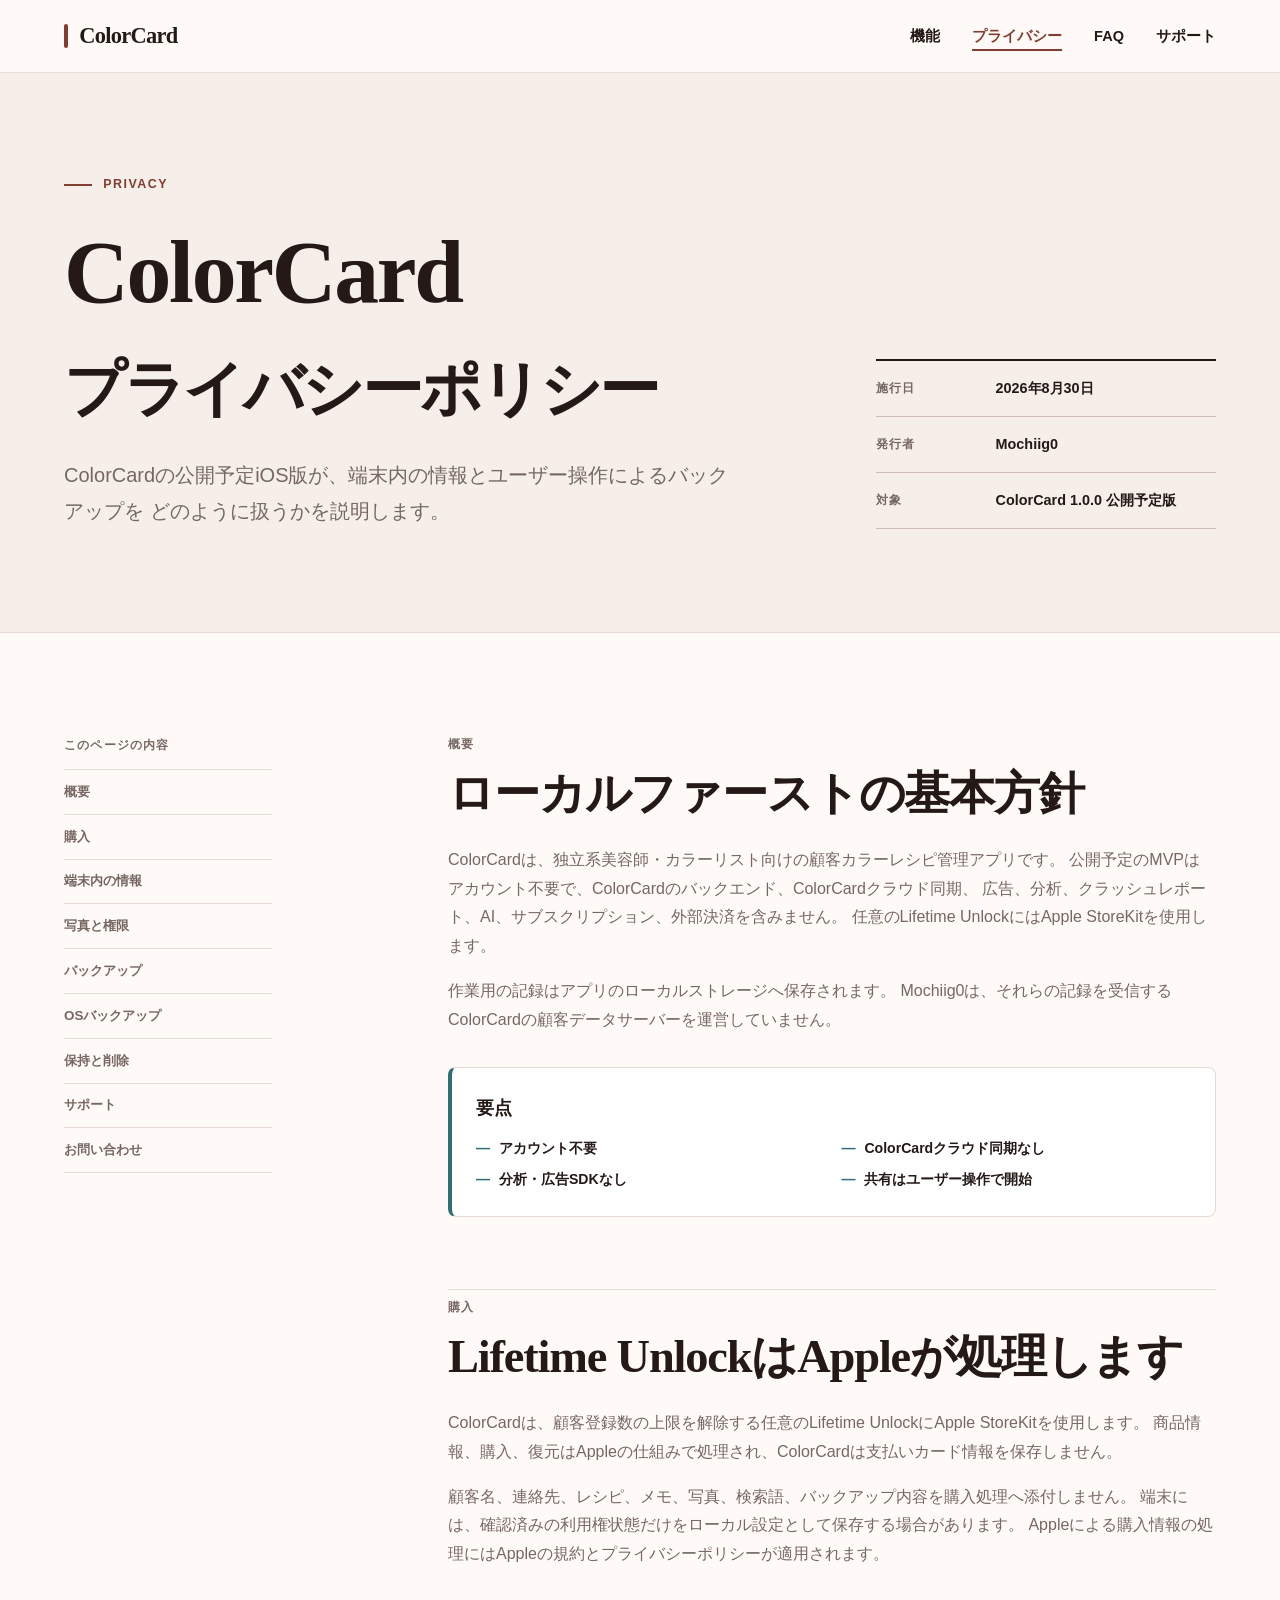
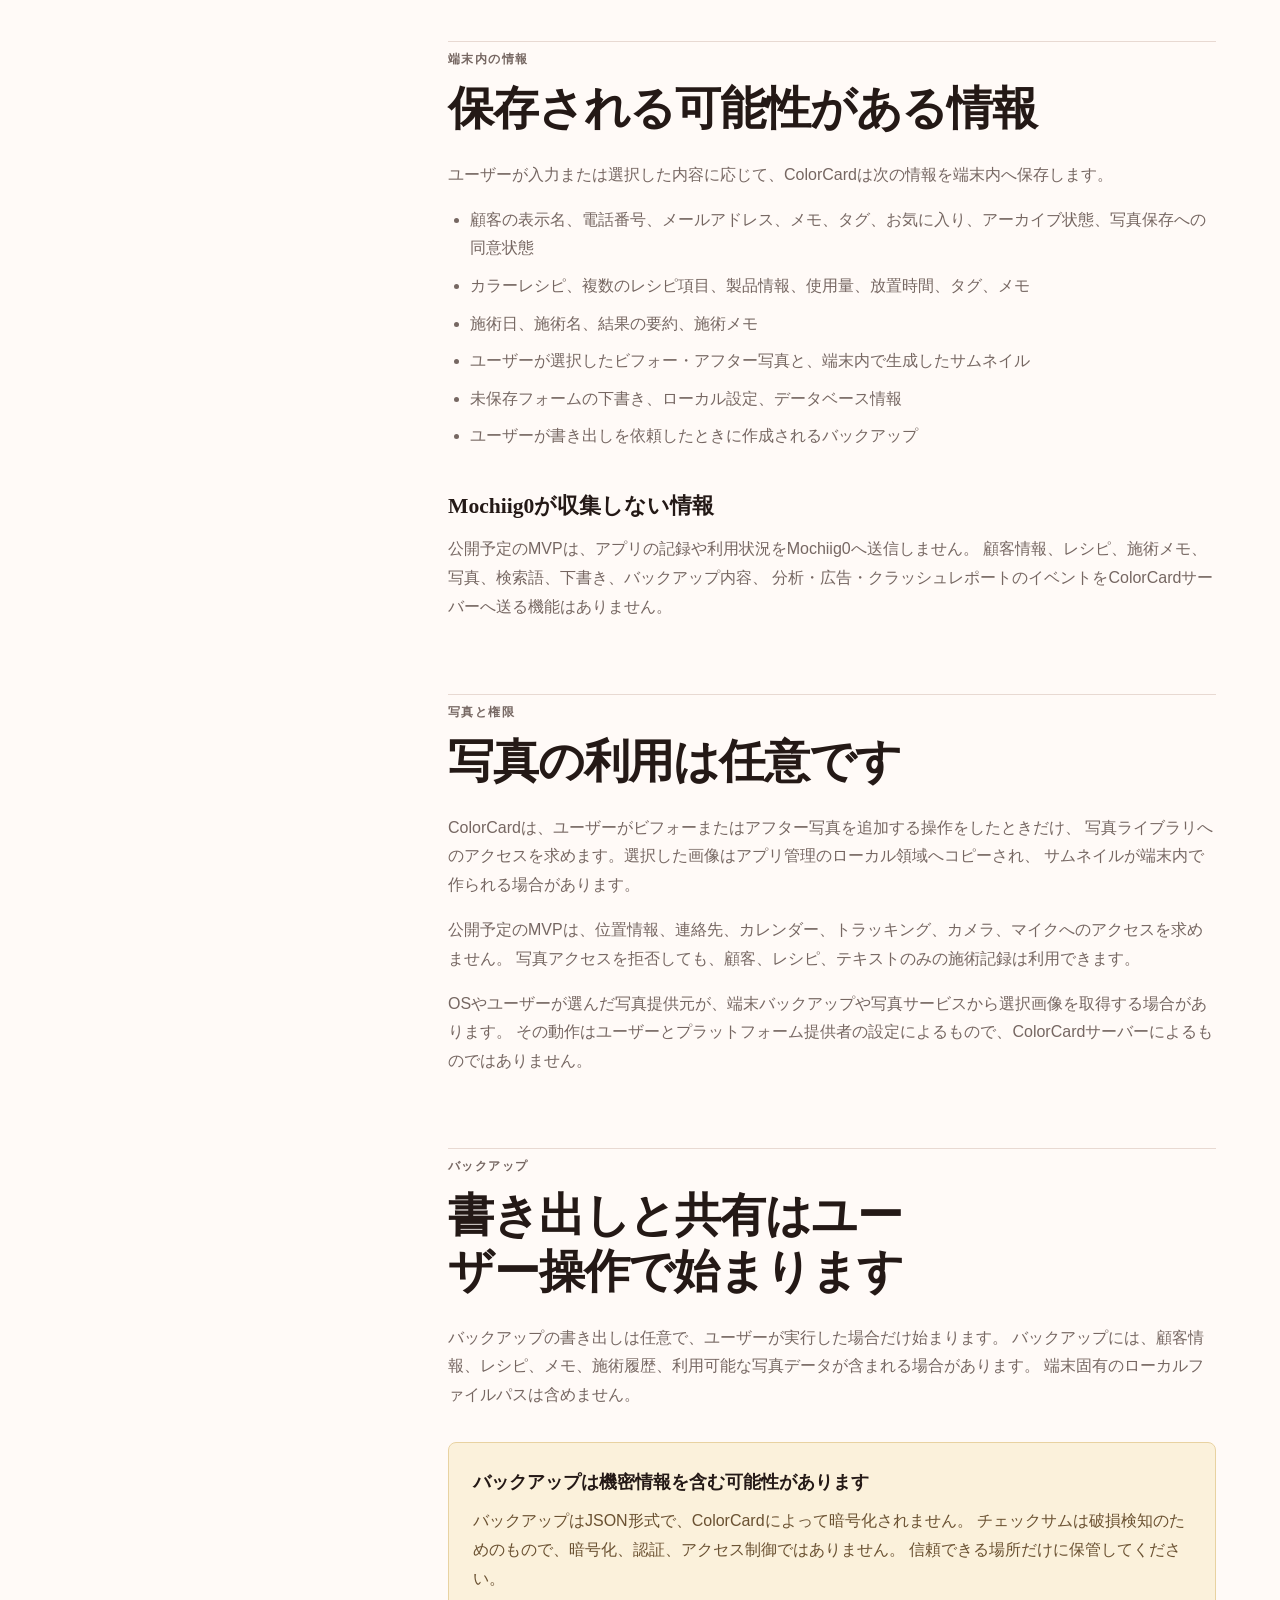
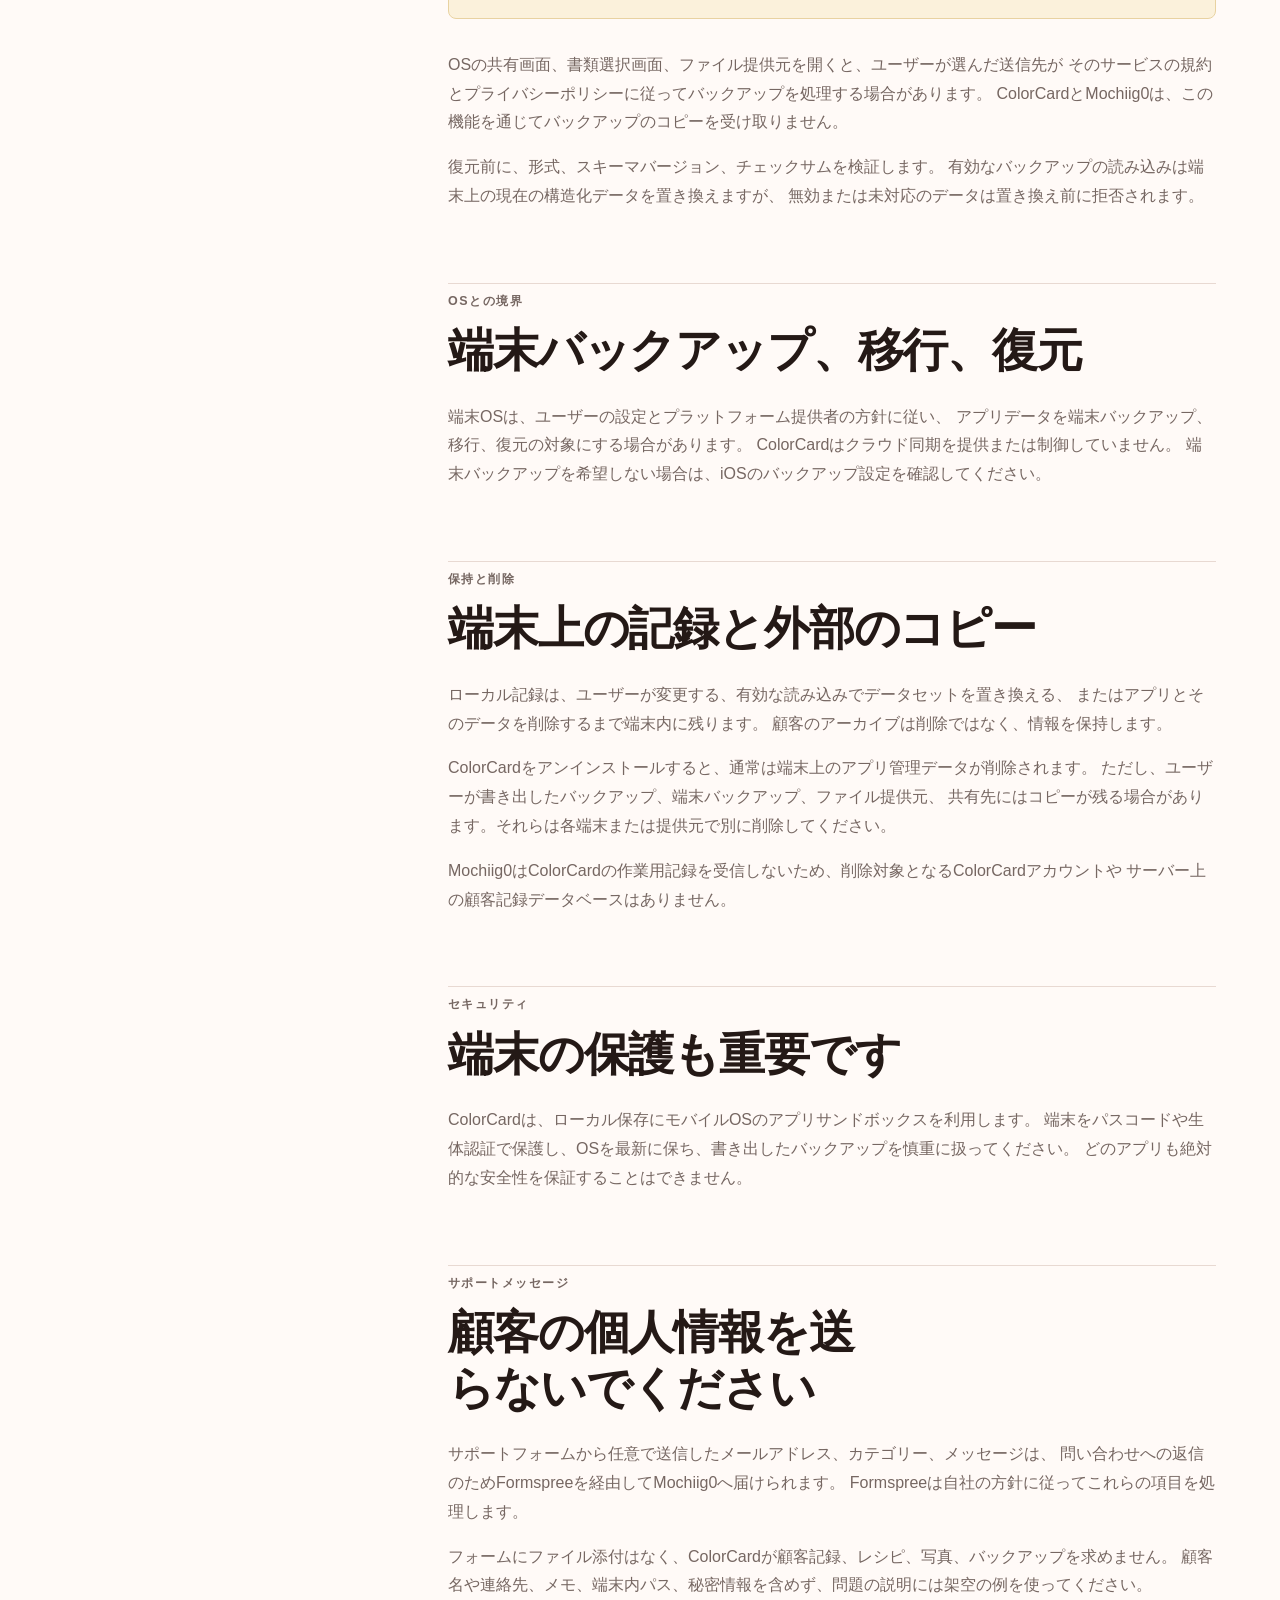
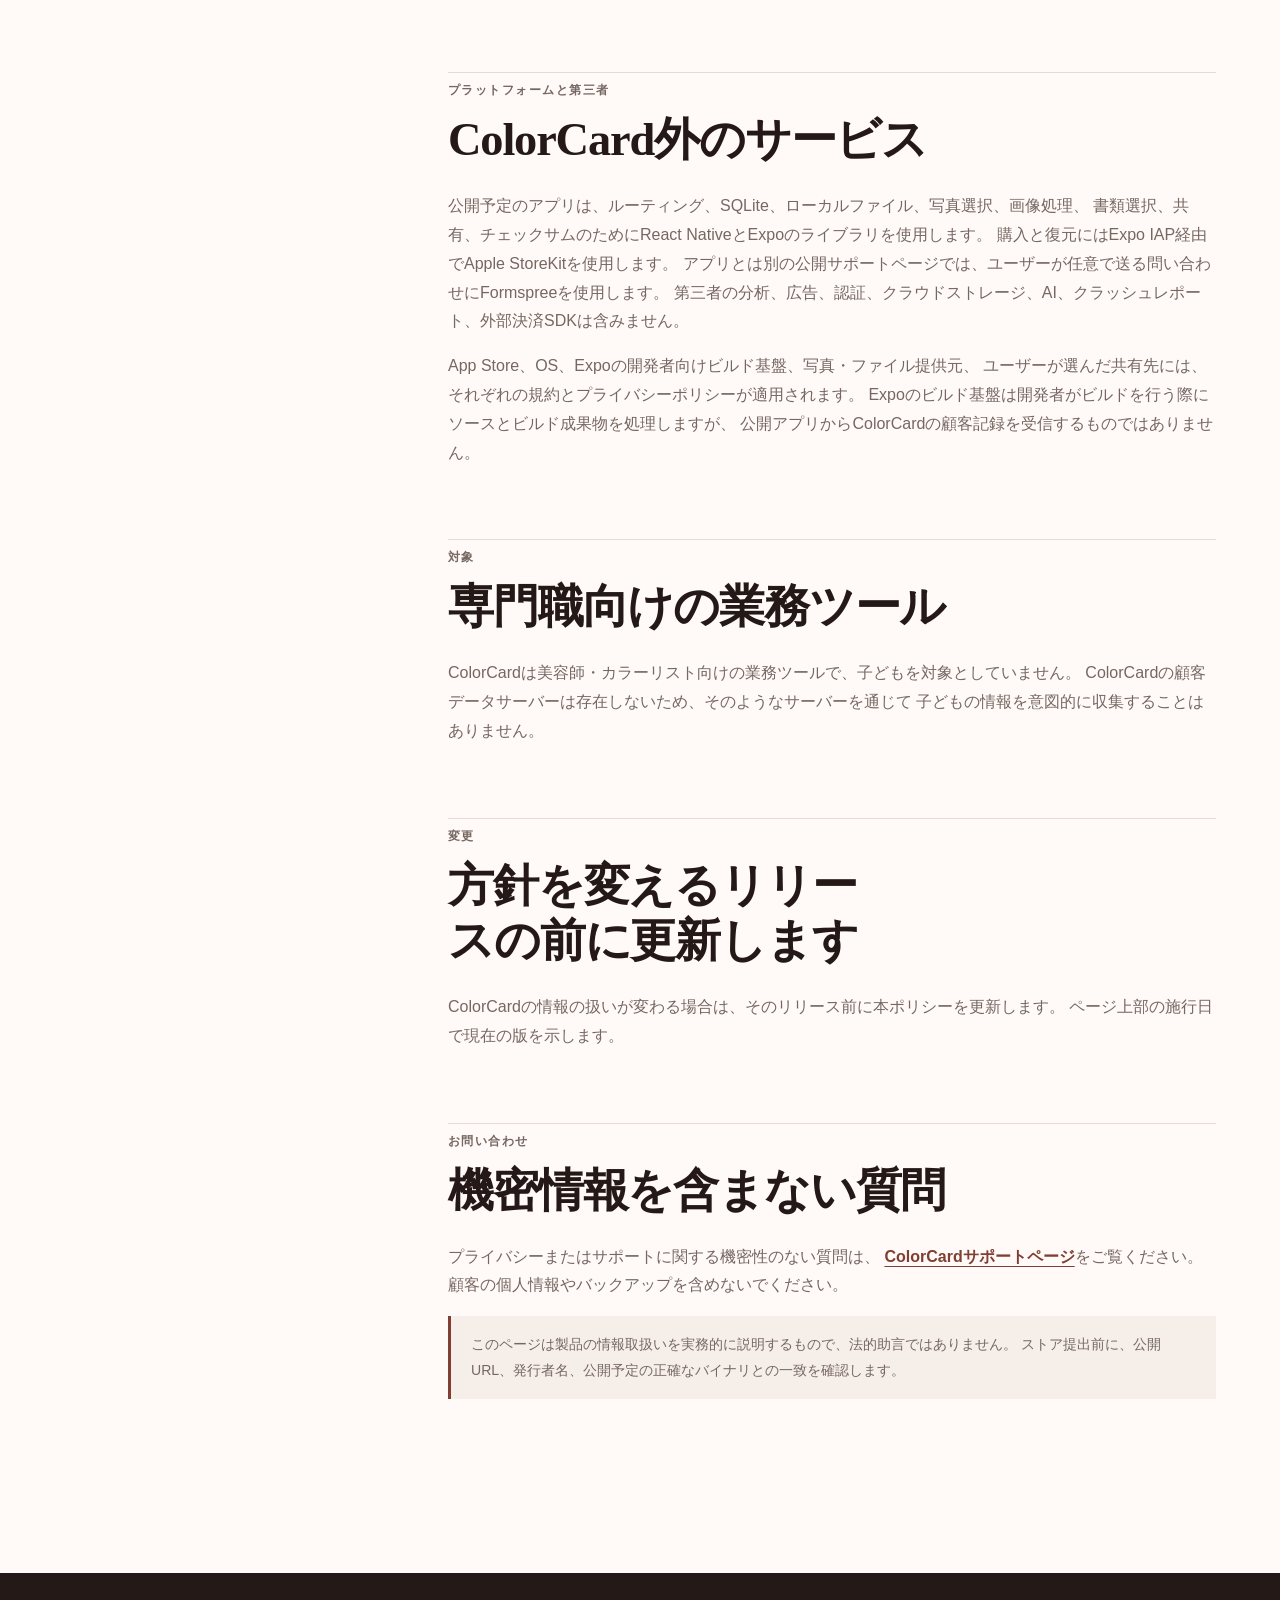
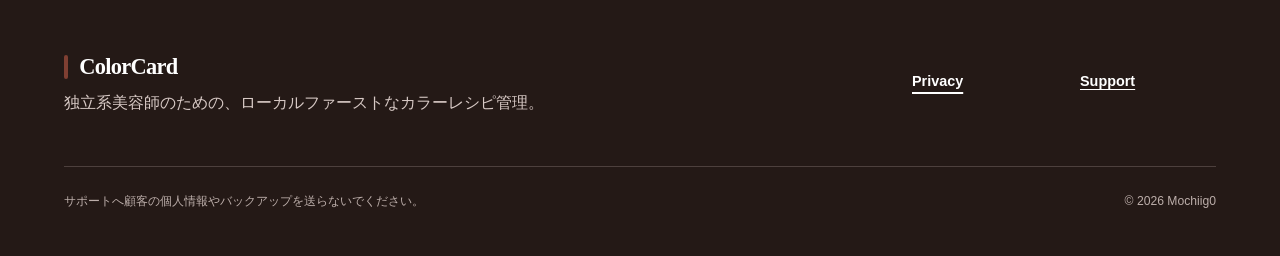
==== privacy/index.html @ 5a8770e7 "feat: publish ColorCard support site" ====
<!doctype html>
<html lang="ja">
  <head>
    <meta charset="utf-8">
    <meta name="viewport" content="width=device-width, initial-scale=1">
    <meta name="theme-color" content="#fffaf7">
    <meta
      name="description"
      content="ColorCardが端末内の顧客情報、カラーレシピ、施術履歴、写真、バックアップをどのように扱うかを説明します。"
    >
    <title>Privacy Policy — ColorCard</title>
    <link rel="canonical" href="https://mochiig0.github.io/ColorCard-site/privacy/">
    <link rel="stylesheet" href="../assets/styles.css">
    <link rel="icon" href="../assets/favicon.png">
    <meta property="og:type" content="article">
    <meta property="og:locale" content="ja_JP">
    <meta property="og:site_name" content="ColorCard">
    <meta property="og:title" content="ColorCard Privacy Policy">
    <meta
      property="og:description"
      content="ColorCardのローカル保存、写真権限、バックアップ、OSバックアップ、削除についての説明です。"
    >
    <meta property="og:url" content="https://mochiig0.github.io/ColorCard-site/privacy/">
    <meta property="og:image" content="https://mochiig0.github.io/ColorCard-site/assets/og.png">
    <meta property="og:image:width" content="1729">
    <meta property="og:image:height" content="910">
    <meta
      property="og:image:alt"
      content="ColorCardと、フリーランス美容師のためのローカルファーストなカラーレシピ管理という紹介文"
    >
    <meta name="twitter:card" content="summary_large_image">
  </head>
  <body>
    <a class="skip-link" href="#main">本文へ移動</a>

    <header class="site-header">
      <div class="container header-inner">
        <a class="wordmark" href="../" aria-label="ColorCard ホーム">ColorCard</a>
        <nav class="site-nav" aria-label="メインナビゲーション">
          <a href="../#features">機能</a>
          <a href="./" aria-current="page">プライバシー</a>
          <a href="../#faq">FAQ</a>
          <a href="../support/">サポート</a>
        </nav>
      </div>
    </header>

    <main id="main">
      <header class="legal-hero">
        <div class="container legal-hero-inner">
          <div>
            <p class="eyebrow"><span aria-hidden="true"></span>Privacy</p>
            <h1>ColorCard<br><span class="legal-title-jp">プライバシーポリシー</span></h1>
            <p class="legal-lead">
              ColorCardの公開予定iOS版が、端末内の情報とユーザー操作によるバックアップを
              どのように扱うかを説明します。
            </p>
          </div>
          <dl class="legal-meta">
            <div><dt>施行日</dt><dd>2026年8月30日</dd></div>
            <div><dt>発行者</dt><dd>Mochiig0</dd></div>
            <div><dt>対象</dt><dd>ColorCard 1.0.0 公開予定版</dd></div>
          </dl>
        </div>
      </header>

      <div class="container legal-layout">
        <aside class="legal-toc" aria-label="ページ内目次">
          <p>このページの内容</p>
          <nav aria-label="プライバシーポリシー目次">
            <a href="#overview">概要</a>
            <a href="#purchases">購入</a>
            <a href="#on-device">端末内の情報</a>
            <a href="#photos">写真と権限</a>
            <a href="#backup">バックアップ</a>
            <a href="#os-backup">OSバックアップ</a>
            <a href="#deletion">保持と削除</a>
            <a href="#support-messages">サポート</a>
            <a href="#contact">お問い合わせ</a>
          </nav>
        </aside>

        <article class="legal-content">
          <section id="overview">
            <p class="section-kicker">概要</p>
            <h2>ローカルファーストの基本方針</h2>
            <p>
              ColorCardは、独立系美容師・カラーリスト向けの顧客カラーレシピ管理アプリです。
              公開予定のMVPはアカウント不要で、ColorCardのバックエンド、ColorCardクラウド同期、
              広告、分析、クラッシュレポート、AI、サブスクリプション、外部決済を含みません。
              任意のLifetime UnlockにはApple StoreKitを使用します。
            </p>
            <p>
              作業用の記録はアプリのローカルストレージへ保存されます。
              Mochiig0は、それらの記録を受信するColorCardの顧客データサーバーを運営していません。
            </p>
            <div class="legal-summary" aria-label="プライバシー概要">
              <strong>要点</strong>
              <ul>
                <li>アカウント不要</li>
                <li>ColorCardクラウド同期なし</li>
                <li>分析・広告SDKなし</li>
                <li>共有はユーザー操作で開始</li>
              </ul>
            </div>
          </section>

          <section id="purchases">
            <p class="section-kicker">購入</p>
            <h2>Lifetime UnlockはAppleが処理します</h2>
            <p>
              ColorCardは、顧客登録数の上限を解除する任意のLifetime UnlockにApple StoreKitを使用します。
              商品情報、購入、復元はAppleの仕組みで処理され、ColorCardは支払いカード情報を保存しません。
            </p>
            <p>
              顧客名、連絡先、レシピ、メモ、写真、検索語、バックアップ内容を購入処理へ添付しません。
              端末には、確認済みの利用権状態だけをローカル設定として保存する場合があります。
              Appleによる購入情報の処理にはAppleの規約とプライバシーポリシーが適用されます。
            </p>
          </section>

          <section id="on-device">
            <p class="section-kicker">端末内の情報</p>
            <h2>保存される可能性がある情報</h2>
            <p>ユーザーが入力または選択した内容に応じて、ColorCardは次の情報を端末内へ保存します。</p>
            <ul>
              <li>顧客の表示名、電話番号、メールアドレス、メモ、タグ、お気に入り、アーカイブ状態、写真保存への同意状態</li>
              <li>カラーレシピ、複数のレシピ項目、製品情報、使用量、放置時間、タグ、メモ</li>
              <li>施術日、施術名、結果の要約、施術メモ</li>
              <li>ユーザーが選択したビフォー・アフター写真と、端末内で生成したサムネイル</li>
              <li>未保存フォームの下書き、ローカル設定、データベース情報</li>
              <li>ユーザーが書き出しを依頼したときに作成されるバックアップ</li>
            </ul>

            <h3>Mochiig0が収集しない情報</h3>
            <p>
              公開予定のMVPは、アプリの記録や利用状況をMochiig0へ送信しません。
              顧客情報、レシピ、施術メモ、写真、検索語、下書き、バックアップ内容、
              分析・広告・クラッシュレポートのイベントをColorCardサーバーへ送る機能はありません。
            </p>
          </section>

          <section id="photos">
            <p class="section-kicker">写真と権限</p>
            <h2>写真の利用は任意です</h2>
            <p>
              ColorCardは、ユーザーがビフォーまたはアフター写真を追加する操作をしたときだけ、
              写真ライブラリへのアクセスを求めます。選択した画像はアプリ管理のローカル領域へコピーされ、
              サムネイルが端末内で作られる場合があります。
            </p>
            <p>
              公開予定のMVPは、位置情報、連絡先、カレンダー、トラッキング、カメラ、マイクへのアクセスを求めません。
              写真アクセスを拒否しても、顧客、レシピ、テキストのみの施術記録は利用できます。
            </p>
            <p>
              OSやユーザーが選んだ写真提供元が、端末バックアップや写真サービスから選択画像を取得する場合があります。
              その動作はユーザーとプラットフォーム提供者の設定によるもので、ColorCardサーバーによるものではありません。
            </p>
          </section>

          <section id="backup">
            <p class="section-kicker">バックアップ</p>
            <h2>書き出しと共有はユーザー操作で始まります</h2>
            <p>
              バックアップの書き出しは任意で、ユーザーが実行した場合だけ始まります。
              バックアップには、顧客情報、レシピ、メモ、施術履歴、利用可能な写真データが含まれる場合があります。
              端末固有のローカルファイルパスは含めません。
            </p>
            <div class="warning-box">
              <strong>バックアップは機密情報を含む可能性があります</strong>
              <p>
                バックアップはJSON形式で、ColorCardによって暗号化されません。
                チェックサムは破損検知のためのもので、暗号化、認証、アクセス制御ではありません。
                信頼できる場所だけに保管してください。
              </p>
            </div>
            <p>
              OSの共有画面、書類選択画面、ファイル提供元を開くと、ユーザーが選んだ送信先が
              そのサービスの規約とプライバシーポリシーに従ってバックアップを処理する場合があります。
              ColorCardとMochiig0は、この機能を通じてバックアップのコピーを受け取りません。
            </p>
            <p>
              復元前に、形式、スキーマバージョン、チェックサムを検証します。
              有効なバックアップの読み込みは端末上の現在の構造化データを置き換えますが、
              無効または未対応のデータは置き換え前に拒否されます。
            </p>
          </section>

          <section id="os-backup">
            <p class="section-kicker">OSとの境界</p>
            <h2>端末バックアップ、移行、復元</h2>
            <p>
              端末OSは、ユーザーの設定とプラットフォーム提供者の方針に従い、
              アプリデータを端末バックアップ、移行、復元の対象にする場合があります。
              ColorCardはクラウド同期を提供または制御していません。
              端末バックアップを希望しない場合は、iOSのバックアップ設定を確認してください。
            </p>
          </section>

          <section id="deletion">
            <p class="section-kicker">保持と削除</p>
            <h2>端末上の記録と外部のコピー</h2>
            <p>
              ローカル記録は、ユーザーが変更する、有効な読み込みでデータセットを置き換える、
              またはアプリとそのデータを削除するまで端末内に残ります。
              顧客のアーカイブは削除ではなく、情報を保持します。
            </p>
            <p>
              ColorCardをアンインストールすると、通常は端末上のアプリ管理データが削除されます。
              ただし、ユーザーが書き出したバックアップ、端末バックアップ、ファイル提供元、
              共有先にはコピーが残る場合があります。それらは各端末または提供元で別に削除してください。
            </p>
            <p>
              Mochiig0はColorCardの作業用記録を受信しないため、削除対象となるColorCardアカウントや
              サーバー上の顧客記録データベースはありません。
            </p>
          </section>

          <section id="security">
            <p class="section-kicker">セキュリティ</p>
            <h2>端末の保護も重要です</h2>
            <p>
              ColorCardは、ローカル保存にモバイルOSのアプリサンドボックスを利用します。
              端末をパスコードや生体認証で保護し、OSを最新に保ち、書き出したバックアップを慎重に扱ってください。
              どのアプリも絶対的な安全性を保証することはできません。
            </p>
          </section>

          <section id="support-messages">
            <p class="section-kicker">サポートメッセージ</p>
            <h2>顧客の個人情報を送らないでください</h2>
            <p>
              サポートフォームから任意で送信したメールアドレス、カテゴリー、メッセージは、
              問い合わせへの返信のためFormspreeを経由してMochiig0へ届けられます。
              Formspreeは自社の方針に従ってこれらの項目を処理します。
            </p>
            <p>
              フォームにファイル添付はなく、ColorCardが顧客記録、レシピ、写真、バックアップを求めません。
              顧客名や連絡先、メモ、端末内パス、秘密情報を含めず、問題の説明には架空の例を使ってください。
            </p>
          </section>

          <section id="third-parties">
            <p class="section-kicker">プラットフォームと第三者</p>
            <h2>ColorCard外のサービス</h2>
            <p>
              公開予定のアプリは、ルーティング、SQLite、ローカルファイル、写真選択、画像処理、
              書類選択、共有、チェックサムのためにReact NativeとExpoのライブラリを使用します。
              購入と復元にはExpo IAP経由でApple StoreKitを使用します。
              アプリとは別の公開サポートページでは、ユーザーが任意で送る問い合わせにFormspreeを使用します。
              第三者の分析、広告、認証、クラウドストレージ、AI、クラッシュレポート、外部決済SDKは含みません。
            </p>
            <p>
              App Store、OS、Expoの開発者向けビルド基盤、写真・ファイル提供元、
              ユーザーが選んだ共有先には、それぞれの規約とプライバシーポリシーが適用されます。
              Expoのビルド基盤は開発者がビルドを行う際にソースとビルド成果物を処理しますが、
              公開アプリからColorCardの顧客記録を受信するものではありません。
            </p>
          </section>

          <section id="children">
            <p class="section-kicker">対象</p>
            <h2>専門職向けの業務ツール</h2>
            <p>
              ColorCardは美容師・カラーリスト向けの業務ツールで、子どもを対象としていません。
              ColorCardの顧客データサーバーは存在しないため、そのようなサーバーを通じて
              子どもの情報を意図的に収集することはありません。
            </p>
          </section>

          <section id="changes">
            <p class="section-kicker">変更</p>
            <h2>方針を変えるリリースの前に更新します</h2>
            <p>
              ColorCardの情報の扱いが変わる場合は、そのリリース前に本ポリシーを更新します。
              ページ上部の施行日で現在の版を示します。
            </p>
          </section>

          <section id="contact">
            <p class="section-kicker">お問い合わせ</p>
            <h2>機密情報を含まない質問</h2>
            <p>
              プライバシーまたはサポートに関する機密性のない質問は、
              <a href="../support/">ColorCardサポートページ</a>をご覧ください。
              顧客の個人情報やバックアップを含めないでください。
            </p>
            <p class="legal-note">
              このページは製品の情報取扱いを実務的に説明するもので、法的助言ではありません。
              ストア提出前に、公開URL、発行者名、公開予定の正確なバイナリとの一致を確認します。
            </p>
          </section>
        </article>
      </div>
    </main>

    <footer class="site-footer">
      <div class="container footer-grid">
        <div>
          <a class="wordmark wordmark-footer" href="../">ColorCard</a>
          <p>独立系美容師のための、ローカルファーストなカラーレシピ管理。</p>
        </div>
        <nav class="footer-nav" aria-label="フッターナビゲーション">
          <a href="./" aria-current="page">Privacy</a>
          <a href="../support/">Support</a>
        </nav>
      </div>
      <div class="container footer-note">
        <p>サポートへ顧客の個人情報やバックアップを送らないでください。</p>
        <p>© 2026 Mochiig0</p>
      </div>
    </footer>
  </body>
</html>
---- assets/styles.css ----
:root {
  --color-background: #fffaf7;
  --color-surface: #ffffff;
  --color-surface-muted: #f6eee9;
  --color-text: #241916;
  --color-text-muted: #766762;
  --color-border: #e8d9d2;
  --color-primary: #7f3f32;
  --color-primary-pressed: #6b3329;
  --color-primary-soft: #f0ded8;
  --color-accent: #2f6f73;
  --color-accent-deep: #24585b;
  --color-disabled: #b9aaa4;
  --color-danger: #9d2f2f;
  --font-display: "Yu Mincho", "Hiragino Mincho ProN", "Hiragino Mincho Pro", "BIZ UDPMincho", serif;
  --font-body: "Hiragino Sans", "Yu Gothic", "YuGothic", "BIZ UDPGothic", "Noto Sans JP", sans-serif;
  --space-1: 0.375rem;
  --space-2: 0.625rem;
  --space-3: 1rem;
  --space-4: 1.5rem;
  --space-5: 2rem;
  --space-6: 3rem;
  --space-7: 4.5rem;
  --space-8: 6.5rem;
  --radius-sm: 0.5rem;
  --radius-md: 0.75rem;
  --radius-lg: 1.125rem;
  --shadow-soft: 0 1.5rem 4rem rgba(67, 42, 34, 0.08);
  --container: 72rem;
  --header-height: 4.5rem;
}

*,
*::before,
*::after {
  box-sizing: border-box;
}

html {
  scroll-behavior: smooth;
  scroll-padding-top: calc(var(--header-height) + 1.5rem);
}

body {
  min-width: 20rem;
  margin: 0;
  color: var(--color-text);
  background: var(--color-background);
  font-family: var(--font-body);
  font-size: 1rem;
  line-height: 1.8;
  text-rendering: optimizeLegibility;
  -webkit-font-smoothing: antialiased;
}

body::before {
  position: fixed;
  inset: 0;
  z-index: -1;
  pointer-events: none;
  content: "";
  background-image:
    linear-gradient(rgba(127, 63, 50, 0.025) 1px, transparent 1px),
    linear-gradient(90deg, rgba(127, 63, 50, 0.025) 1px, transparent 1px);
  background-size: 2.5rem 2.5rem;
  mask-image: linear-gradient(to bottom, #000 0, transparent 42rem);
}

::selection {
  color: var(--color-surface);
  background: var(--color-primary);
}

img,
svg {
  display: block;
  max-width: 100%;
}

a {
  color: inherit;
  text-decoration-thickness: 0.08em;
  text-underline-offset: 0.22em;
}

a,
summary {
  touch-action: manipulation;
  -webkit-tap-highlight-color: rgba(127, 63, 50, 0.18);
}

a:hover {
  color: var(--color-primary);
}

:focus-visible {
  outline: 0.2rem solid var(--color-accent);
  outline-offset: 0.22rem;
}

.privacy-section :focus-visible,
.feature-card-accent :focus-visible,
.site-footer :focus-visible {
  outline-color: var(--color-background);
  box-shadow: 0 0 0 0.12rem var(--color-text);
}

h1,
h2,
h3,
p {
  margin-top: 0;
}

h1,
h2 {
  font-family: var(--font-display);
  font-weight: 600;
  letter-spacing: -0.025em;
  line-height: 1.2;
  text-wrap: balance;
}

h3 {
  line-height: 1.45;
}

p:last-child,
ul:last-child,
ol:last-child {
  margin-bottom: 0;
}

.container {
  width: min(var(--container), calc(100% - 2.5rem));
  margin-inline: auto;
}

.skip-link {
  position: fixed;
  top: 0.75rem;
  left: 0.75rem;
  z-index: 100;
  padding: 0.7rem 1rem;
  color: var(--color-surface);
  background: var(--color-text);
  border-radius: var(--radius-sm);
  transform: translateY(-200%);
}

.skip-link:focus {
  transform: translateY(0);
}

.site-header {
  position: sticky;
  top: 0;
  z-index: 20;
  color: var(--color-text);
  background: rgba(255, 250, 247, 0.96);
  border-bottom: 1px solid rgba(232, 217, 210, 0.9);
}

.header-inner {
  display: flex;
  min-height: var(--header-height);
  align-items: center;
  justify-content: space-between;
  gap: var(--space-4);
}

.wordmark {
  display: inline-flex;
  min-height: 2.75rem;
  align-items: center;
  color: var(--color-text);
  font-family: var(--font-display);
  font-size: 1.4rem;
  font-weight: 700;
  letter-spacing: -0.03em;
  text-decoration: none;
}

.wordmark::before {
  width: 0.25rem;
  height: 1.5rem;
  margin-right: 0.7rem;
  content: "";
  background: var(--color-primary);
  border-radius: 999px;
}

.wordmark:hover {
  color: var(--color-primary);
}

.site-nav {
  display: flex;
  align-items: center;
  justify-content: flex-end;
  gap: clamp(0.85rem, 2.6vw, 2rem);
  font-size: 0.91rem;
  font-weight: 700;
}

.site-nav a {
  display: inline-flex;
  min-height: 2.75rem;
  align-items: center;
  color: var(--color-text);
  text-decoration: none;
}

.site-nav a:hover {
  color: var(--color-primary);
}

.site-nav a[aria-current="page"] {
  color: var(--color-primary);
  text-decoration: underline;
  text-decoration-thickness: 0.12rem;
  text-underline-offset: 0.5rem;
}

.hero {
  padding-block: clamp(4rem, 8vw, 7rem) clamp(4.5rem, 9vw, 7.5rem);
  overflow: hidden;
}

.hero-grid {
  display: grid;
  grid-template-columns: minmax(0, 1.05fr) minmax(22rem, 0.8fr);
  align-items: center;
  gap: clamp(3rem, 8vw, 7.5rem);
}

.eyebrow,
.section-kicker {
  color: var(--color-primary);
  font-size: 0.78rem;
  font-weight: 800;
  letter-spacing: 0.12em;
  line-height: 1.5;
  text-transform: uppercase;
}

.eyebrow {
  display: flex;
  align-items: center;
  gap: 0.7rem;
  margin-bottom: 1.5rem;
}

.eyebrow span {
  width: 1.75rem;
  height: 0.12rem;
  background: var(--color-primary);
}

.hero h1 {
  margin-bottom: 1.2rem;
  font-size: clamp(4.5rem, 11vw, 8.75rem);
  letter-spacing: -0.07em;
  line-height: 0.88;
}

.hero-lead {
  max-width: 13em;
  margin-bottom: 1.25rem;
  font-family: var(--font-display);
  font-size: clamp(1.55rem, 3vw, 2.3rem);
  font-weight: 600;
  line-height: 1.55;
}

.hero-description {
  max-width: 38rem;
  margin-bottom: 2rem;
  color: var(--color-text-muted);
  font-size: 1.05rem;
}

.hero-actions,
.final-cta-actions,
.contact-actions {
  display: flex;
  flex-wrap: wrap;
  align-items: center;
  gap: 0.8rem;
}

.status-label,
.button {
  display: inline-flex;
  min-height: 3rem;
  align-items: center;
  justify-content: center;
  padding: 0.65rem 1.25rem;
  border-radius: 999px;
  font-size: 0.94rem;
  font-weight: 800;
  line-height: 1.3;
}

.status-label {
  color: var(--color-primary);
  background: var(--color-primary-soft);
  border: 1px solid #dfbeb4;
}

.button {
  border: 1px solid transparent;
  text-decoration: none;
  transition:
    background-color 160ms ease,
    border-color 160ms ease,
    color 160ms ease,
    transform 160ms ease;
}

.button:hover {
  transform: translateY(-1px);
}

.button-primary {
  color: var(--color-surface);
  background: var(--color-primary);
  border-color: var(--color-primary);
}

.button-primary:hover {
  color: var(--color-surface);
  background: var(--color-primary-pressed);
  border-color: var(--color-primary-pressed);
}

.button-secondary {
  color: var(--color-text);
  background: transparent;
  border-color: #cdb8b0;
}

.button-secondary:hover {
  color: var(--color-primary);
  background: var(--color-surface);
  border-color: var(--color-primary);
}

.button-light {
  color: var(--color-text);
  background: var(--color-background);
  border-color: var(--color-background);
}

.button-light:hover {
  color: var(--color-primary);
  background: var(--color-surface);
  border-color: var(--color-surface);
}

.hero-facts {
  display: flex;
  flex-wrap: wrap;
  gap: 0.6rem 1.25rem;
  margin: 2.25rem 0 0;
  padding: 1.25rem 0 0;
  color: var(--color-text-muted);
  border-top: 1px solid var(--color-border);
  font-size: 0.88rem;
  font-weight: 700;
  list-style: none;
}

.hero-facts li {
  display: flex;
  align-items: center;
  gap: 0.5rem;
}

.hero-facts li::before {
  width: 0.42rem;
  height: 0.42rem;
  content: "";
  background: var(--color-accent);
  border-radius: 50%;
}

.proof-panel {
  position: relative;
  padding: clamp(1.75rem, 4vw, 2.75rem);
  background: var(--color-surface);
  border: 1px solid var(--color-border);
  border-radius: var(--radius-lg);
  box-shadow: var(--shadow-soft);
}

.formula-stripe {
  display: grid;
  height: 0.42rem;
  margin: calc(clamp(1.75rem, 4vw, 2.75rem) * -1) calc(clamp(1.75rem, 4vw, 2.75rem) * -1) 2.25rem;
  overflow: hidden;
  grid-template-columns: 1.5fr 1fr 0.75fr 0.5fr;
  border-radius: var(--radius-lg) var(--radius-lg) 0 0;
}

.formula-stripe span:nth-child(1) {
  background: var(--color-primary);
}

.formula-stripe span:nth-child(2) {
  background: #b98572;
}

.formula-stripe span:nth-child(3) {
  background: var(--color-accent);
}

.formula-stripe span:nth-child(4) {
  background: #d5a15c;
}

.proof-panel h2 {
  margin-bottom: 1.25rem;
  font-size: clamp(1.8rem, 3.5vw, 2.7rem);
}

.proof-panel > p:not(.section-kicker, .proof-note) {
  color: var(--color-text-muted);
}

.proof-flow {
  margin: 2rem 0 1.5rem;
  padding: 0;
  border-top: 1px solid var(--color-border);
  list-style: none;
}

.proof-flow li {
  display: grid;
  min-height: 3.6rem;
  align-items: center;
  grid-template-columns: 2.5rem 1fr;
  gap: 0.7rem;
  border-bottom: 1px solid var(--color-border);
}

.proof-flow span,
.feature-number,
.workflow-number,
.privacy-label {
  color: var(--color-primary);
  font-family: var(--font-body);
  font-size: 0.72rem;
  font-style: normal;
  font-weight: 800;
  letter-spacing: 0.1em;
  line-height: 1.5;
  text-transform: uppercase;
}

.proof-flow strong {
  font-size: 0.96rem;
}

.proof-note {
  margin: 0;
  padding: 0.85rem 1rem;
  color: var(--color-accent-deep);
  background: #e9f2f1;
  border-left: 0.2rem solid var(--color-accent);
  font-size: 0.83rem;
  line-height: 1.7;
}

.section {
  padding-block: clamp(4.5rem, 9vw, var(--space-8));
}

.section-features {
  background: var(--color-surface-muted);
  border-block: 1px solid var(--color-border);
}

.section-heading {
  display: grid;
  margin-bottom: clamp(2.5rem, 6vw, 4.5rem);
  grid-template-columns: minmax(0, 1.2fr) minmax(18rem, 0.65fr);
  align-items: end;
  gap: 3rem;
}

.section-heading-compact {
  grid-template-columns: 1fr;
}

.section-heading h2,
.privacy-copy h2,
.scope-grid h2,
.faq-heading h2,
.final-cta h2,
.contact-panel h2,
.support-content h2 {
  margin-bottom: 0;
  font-size: clamp(2.1rem, 5vw, 4.3rem);
}

.section-heading > p,
.scope-intro,
.faq-heading > p,
.final-cta p,
.support-content > section > p {
  color: var(--color-text-muted);
}

.feature-grid {
  display: grid;
  grid-template-columns: repeat(12, minmax(0, 1fr));
  gap: 1rem;
}

.feature-card {
  min-height: 17rem;
  padding: clamp(1.5rem, 3.2vw, 2.25rem);
  background: var(--color-surface);
  border: 1px solid var(--color-border);
  border-radius: var(--radius-md);
  grid-column: span 4;
}

.feature-card-wide {
  grid-column: span 7;
}

.feature-card-narrow {
  grid-column: span 5;
}

.feature-card h3 {
  margin: 1.75rem 0 0.8rem;
  font-family: var(--font-display);
  font-size: clamp(1.35rem, 2.8vw, 2rem);
}

.feature-card p:not(.feature-number) {
  color: var(--color-text-muted);
}

.feature-card-accent {
  color: var(--color-surface);
  background: var(--color-accent);
  border-color: var(--color-accent);
}

.feature-card-accent .feature-number,
.feature-card-accent p:not(.feature-number),
.feature-card-accent .text-link {
  color: var(--color-surface);
}

.inline-list {
  display: flex;
  flex-wrap: wrap;
  gap: 0.5rem;
  margin: 1.5rem 0 0;
  padding: 0;
  list-style: none;
}

.inline-list li {
  padding: 0.35rem 0.7rem;
  color: var(--color-primary);
  background: var(--color-primary-soft);
  border-radius: 999px;
  font-size: 0.78rem;
  font-weight: 800;
}

.text-link {
  display: inline-flex;
  margin-top: 1rem;
  font-size: 0.88rem;
  font-weight: 800;
}

.workflow-section {
  background: var(--color-background);
}

.workflow-list {
  display: grid;
  margin: 0;
  padding: 0;
  grid-template-columns: repeat(4, minmax(0, 1fr));
  border-block: 1px solid var(--color-border);
  list-style: none;
}

.workflow-list li {
  min-height: 16rem;
  padding: 1.75rem 1.5rem 2rem;
  border-right: 1px solid var(--color-border);
}

.workflow-list li:last-child {
  border-right: 0;
}

.workflow-number {
  display: block;
  margin-bottom: 3.5rem;
}

.workflow-list h3 {
  margin-bottom: 0.6rem;
  font-family: var(--font-display);
  font-size: 1.4rem;
}

.workflow-list p {
  color: var(--color-text-muted);
  font-size: 0.94rem;
}

.privacy-section {
  color: var(--color-surface);
  background: var(--color-accent);
}

.privacy-grid {
  display: grid;
  grid-template-columns: minmax(0, 0.85fr) minmax(24rem, 1fr);
  align-items: start;
  gap: clamp(3rem, 8vw, 7rem);
}

.privacy-copy {
  position: sticky;
  top: calc(var(--header-height) + 2rem);
}

.section-kicker-light {
  color: #d5eeec;
}

.privacy-copy h2 {
  margin-bottom: 1.5rem;
}

.privacy-copy > p:not(.section-kicker) {
  margin-bottom: 2rem;
  color: #eff8f7;
}

.privacy-facts {
  background: var(--color-background);
  border-radius: var(--radius-lg);
}

.privacy-facts article {
  padding: clamp(1.5rem, 3vw, 2.25rem);
  color: var(--color-text);
  border-bottom: 1px solid var(--color-border);
}

.privacy-facts article:last-child {
  border-bottom: 0;
}

.privacy-facts h3 {
  margin: 0.65rem 0 0.7rem;
  font-family: var(--font-display);
  font-size: 1.35rem;
}

.privacy-facts p:last-child {
  color: var(--color-text-muted);
  font-size: 0.92rem;
}

.scope-section {
  background: var(--color-surface);
}

.scope-grid {
  display: grid;
  grid-template-columns: minmax(0, 0.8fr) minmax(24rem, 1fr);
  align-items: start;
  gap: clamp(3rem, 8vw, 7rem);
}

.scope-grid h2 {
  margin-bottom: 1.25rem;
}

.not-included-list {
  margin: 0;
  padding: 0;
  border-top: 0.15rem solid var(--color-text);
  list-style: none;
}

.not-included-list li {
  display: flex;
  min-height: 4rem;
  align-items: center;
  justify-content: space-between;
  gap: 1rem;
  border-bottom: 1px solid var(--color-border);
  font-weight: 700;
}

.not-included-list em {
  color: var(--color-text-muted);
  font-size: 0.78rem;
  font-style: normal;
  letter-spacing: 0.1em;
}

.faq-section {
  background: var(--color-surface-muted);
  border-block: 1px solid var(--color-border);
}

.faq-grid {
  display: grid;
  grid-template-columns: minmax(14rem, 0.55fr) minmax(0, 1fr);
  align-items: start;
  gap: clamp(3rem, 8vw, 7rem);
}

.faq-heading {
  position: sticky;
  top: calc(var(--header-height) + 2rem);
}

.faq-heading h2 {
  margin-bottom: 1.25rem;
}

.faq-list {
  border-top: 1px solid var(--color-text);
}

.faq-list details {
  border-bottom: 1px solid var(--color-border);
}

.faq-list summary {
  position: relative;
  display: flex;
  min-height: 4.75rem;
  padding: 1.15rem 3.2rem 1.15rem 0;
  align-items: center;
  cursor: pointer;
  font-family: var(--font-display);
  font-size: 1.08rem;
  font-weight: 700;
  line-height: 1.55;
  list-style: none;
}

.faq-list summary::-webkit-details-marker {
  display: none;
}

.faq-list summary::before,
.faq-list summary::after {
  position: absolute;
  top: 50%;
  right: 0.25rem;
  width: 1rem;
  height: 0.1rem;
  content: "";
  background: var(--color-primary);
  transform: translateY(-50%);
}

.faq-list summary::after {
  transform: translateY(-50%) rotate(90deg);
  transition: transform 160ms ease;
}

.faq-list details[open] summary::after {
  transform: translateY(-50%) rotate(0deg);
}

.faq-list details p {
  max-width: 46rem;
  margin: -0.2rem 3rem 1.5rem 0;
  color: var(--color-text-muted);
}

.final-cta {
  background: var(--color-background);
}

.final-cta-inner {
  display: grid;
  padding: clamp(2rem, 5vw, 4.5rem);
  grid-template-columns: minmax(0, 1fr) auto;
  align-items: end;
  gap: 2.5rem;
  background: var(--color-primary-soft);
  border: 1px solid #dfbeb4;
  border-radius: var(--radius-lg);
}

.final-cta h2 {
  margin-bottom: 1rem;
  font-size: clamp(2rem, 4.5vw, 3.7rem);
}

.site-footer {
  padding-block: 4.5rem 2rem;
  color: #f8eeee;
  background: var(--color-text);
}

.footer-grid {
  display: grid;
  grid-template-columns: minmax(0, 1fr) auto;
  gap: 3rem;
}

.wordmark-footer {
  color: var(--color-surface);
}

.wordmark-footer:hover {
  color: #f1c9bc;
}

.footer-grid > div p {
  max-width: 32rem;
  color: #d7c9c5;
}

.footer-nav {
  display: grid;
  grid-template-columns: repeat(2, minmax(8.5rem, 1fr));
  gap: 0.7rem 2rem;
}

.footer-nav a {
  display: inline-flex;
  min-height: 2.75rem;
  align-items: center;
  color: var(--color-surface);
  font-size: 0.9rem;
  font-weight: 700;
}

.footer-nav a:hover {
  color: #f1c9bc;
}

.footer-nav a[aria-current="page"] {
  text-decoration: underline;
  text-decoration-thickness: 0.12rem;
  text-underline-offset: 0.35rem;
}

.footer-note {
  display: flex;
  margin-top: 3rem;
  padding-top: 1.5rem;
  justify-content: space-between;
  gap: 2rem;
  color: #bcaeaa;
  border-top: 1px solid #4d403d;
  font-size: 0.76rem;
  line-height: 1.7;
}

.footer-note p:first-child {
  max-width: 48rem;
}

/* Privacy and support pages */

.legal-hero {
  padding-block: clamp(4rem, 8vw, 6.5rem);
  background: var(--color-surface-muted);
  border-bottom: 1px solid var(--color-border);
}

.support-hero {
  background: #e9f2f1;
}

.legal-hero-inner {
  display: grid;
  grid-template-columns: minmax(0, 1fr) minmax(18rem, 0.48fr);
  align-items: end;
  gap: clamp(3rem, 8vw, 7rem);
}

.legal-hero h1 {
  margin-bottom: 1.5rem;
  font-size: clamp(2.8rem, 7vw, 6rem);
}

.legal-title-jp {
  display: inline-block;
  font-size: 0.68em;
  letter-spacing: -0.04em;
  white-space: nowrap;
}

.legal-lead {
  max-width: 42rem;
  margin-bottom: 0;
  color: var(--color-text-muted);
  font-size: clamp(1.05rem, 2vw, 1.25rem);
}

.legal-meta {
  margin: 0;
  border-top: 0.15rem solid var(--color-text);
}

.legal-meta div {
  display: grid;
  min-height: 3.5rem;
  align-items: center;
  grid-template-columns: 6.5rem 1fr;
  gap: 1rem;
  border-bottom: 1px solid #cdbbb4;
}

.legal-meta dt {
  color: var(--color-text-muted);
  font-size: 0.76rem;
  font-weight: 800;
  letter-spacing: 0.08em;
}

.legal-meta dd {
  margin: 0;
  font-size: 0.9rem;
  font-weight: 700;
}

.legal-layout {
  display: grid;
  padding-block: clamp(3.5rem, 8vw, 7rem);
  grid-template-columns: 13rem minmax(0, 48rem);
  justify-content: space-between;
  gap: clamp(3rem, 8vw, 7rem);
}

.legal-toc {
  position: sticky;
  top: calc(var(--header-height) + 2rem);
  align-self: start;
}

.legal-toc > p {
  margin-bottom: 0.8rem;
  color: var(--color-text-muted);
  font-size: 0.74rem;
  font-weight: 800;
  letter-spacing: 0.1em;
}

.legal-toc nav {
  display: grid;
  border-top: 1px solid var(--color-border);
}

.legal-toc a {
  display: flex;
  min-height: 2.8rem;
  align-items: center;
  color: var(--color-text-muted);
  border-bottom: 1px solid var(--color-border);
  font-size: 0.84rem;
  font-weight: 700;
  text-decoration: none;
}

.legal-toc a:hover {
  color: var(--color-primary);
}

.legal-content > section {
  padding-block: 0 4.5rem;
  scroll-margin-top: calc(var(--header-height) + 1.5rem);
}

.legal-content > section + section {
  padding-top: 0.5rem;
  border-top: 1px solid var(--color-border);
}

.legal-content h2 {
  margin-bottom: 1.5rem;
  font-size: clamp(1.8rem, 4vw, 2.9rem);
}

.legal-content h3 {
  margin: 2.5rem 0 0.8rem;
  font-family: var(--font-display);
  font-size: 1.35rem;
}

.legal-content p,
.legal-content li {
  color: var(--color-text-muted);
}

.legal-content ul {
  padding-left: 1.35rem;
}

.legal-content li {
  margin-bottom: 0.55rem;
}

.legal-content a {
  color: var(--color-primary);
  font-weight: 700;
}

.legal-summary {
  margin-top: 2rem;
  padding: 1.5rem;
  background: var(--color-surface);
  border: 1px solid var(--color-border);
  border-left: 0.25rem solid var(--color-accent);
  border-radius: var(--radius-sm);
}

.legal-summary strong {
  display: block;
  margin-bottom: 0.7rem;
  font-family: var(--font-display);
  font-size: 1.15rem;
}

.legal-summary ul {
  display: grid;
  margin: 0;
  padding: 0;
  grid-template-columns: repeat(2, minmax(0, 1fr));
  gap: 0.35rem 1rem;
  list-style: none;
}

.legal-summary li {
  margin: 0;
  color: var(--color-text);
  font-size: 0.88rem;
  font-weight: 700;
}

.legal-summary li::before {
  margin-right: 0.55rem;
  color: var(--color-accent);
  content: "—";
}

.warning-box {
  margin-block: 2rem;
  padding: 1.5rem;
  color: var(--color-text);
  background: #fbf1db;
  border: 1px solid #e8d2a1;
  border-radius: var(--radius-sm);
}

.warning-box strong {
  display: block;
  margin-bottom: 0.55rem;
  font-family: var(--font-display);
  font-size: 1.1rem;
}

.warning-box p {
  margin: 0;
  color: #6a5131;
}

.legal-note {
  padding: 1rem 1.25rem;
  background: var(--color-surface-muted);
  border-left: 0.2rem solid var(--color-primary);
  font-size: 0.88rem;
}

.support-layout {
  padding-block: clamp(3.5rem, 8vw, 7rem);
}

.contact-panel {
  display: grid;
  margin-bottom: clamp(4rem, 9vw, 7rem);
  padding: clamp(1.75rem, 5vw, 3.5rem);
  grid-template-columns: 1fr;
  align-items: center;
  gap: 2rem 3rem;
  background: var(--color-surface);
  border: 1px solid var(--color-border);
  border-top: 0.3rem solid var(--color-accent);
  border-radius: var(--radius-lg);
  box-shadow: var(--shadow-soft);
}

.contact-panel h2 {
  margin-bottom: 1rem;
  font-size: clamp(1.9rem, 4vw, 3.2rem);
}

.contact-panel > div:first-child > p:last-child {
  max-width: 42rem;
  color: var(--color-text-muted);
}

.support-form {
  display: grid;
  gap: 1.5rem;
}

.support-form-grid {
  display: grid;
  grid-template-columns: repeat(2, minmax(0, 1fr));
  gap: 1.25rem;
}

.form-field {
  display: grid;
  align-content: start;
  gap: 0.45rem;
}

.form-field-full {
  grid-column: 1 / -1;
}

.form-field label {
  font-family: var(--font-display);
  font-size: 0.94rem;
  font-weight: 800;
}

.form-helper {
  margin: 0;
  color: var(--color-text-muted);
  font-size: 0.8rem;
}

.support-form input,
.support-form select,
.support-form textarea {
  width: 100%;
  min-height: 3rem;
  padding: 0.75rem 0.9rem;
  color: var(--color-text);
  background: var(--color-background);
  border: 1px solid var(--color-border);
  border-radius: var(--radius-sm);
  font: inherit;
}

.support-form textarea {
  min-height: 10rem;
  resize: vertical;
}

.support-form input:focus-visible,
.support-form select:focus-visible,
.support-form textarea:focus-visible {
  outline: 0.18rem solid var(--color-primary);
  outline-offset: 0.12rem;
}

.support-form-actions {
  display: flex;
  align-items: center;
  gap: 1rem;
}

.support-form .button {
  cursor: pointer;
}

.support-form .button:disabled {
  cursor: not-allowed;
  opacity: 0.55;
  transform: none;
}

.form-status {
  display: grid;
  margin: 0;
  color: var(--color-text-muted);
  font-size: 0.86rem;
}

.form-status strong,
.form-status span {
  display: block;
}

.form-status[data-state="success"] strong {
  color: var(--color-primary);
}

.form-status[data-state="error"] strong {
  color: #a23131;
}

.warning-box-strong {
  margin: 0;
  grid-column: 1 / -1;
}

.support-content {
  width: min(48rem, 100%);
  margin-inline: auto;
}

.support-content > section {
  padding-block: 0 4.5rem;
}

.support-content > section + section {
  padding-top: 0.5rem;
  border-top: 1px solid var(--color-border);
}

.support-content h2 {
  margin-bottom: 1.5rem;
  font-size: clamp(1.8rem, 4vw, 2.9rem);
}

.support-content ul:not(.numbered-list) {
  padding-left: 1.35rem;
  color: var(--color-text-muted);
}

.support-content li {
  margin-bottom: 0.55rem;
}

.support-content a {
  color: var(--color-primary);
  font-weight: 700;
}

.numbered-list {
  margin: 2rem 0 0;
  padding: 0;
  border-top: 1px solid var(--color-border);
  list-style: none;
}

.numbered-list li {
  display: grid;
  margin: 0;
  padding: 1.25rem 0;
  grid-template-columns: 2.5rem 1fr;
  gap: 1rem;
  border-bottom: 1px solid var(--color-border);
}

.numbered-list > li > span {
  display: inline-flex;
  width: 2rem;
  height: 2rem;
  align-items: center;
  justify-content: center;
  color: var(--color-surface);
  background: var(--color-primary);
  border-radius: 50%;
  font-size: 0.78rem;
  font-weight: 800;
}

.numbered-list strong {
  font-family: var(--font-display);
  font-size: 1.08rem;
}

.numbered-list p {
  margin: 0.25rem 0 0;
  color: var(--color-text-muted);
}

.support-faq {
  margin-top: 2rem;
}

@media (max-width: 62rem) {
  .hero-grid {
    grid-template-columns: 1fr;
  }

  .hero-copy {
    max-width: 44rem;
  }

  .proof-panel {
    max-width: 42rem;
    margin-left: auto;
  }

  .feature-card,
  .feature-card-wide,
  .feature-card-narrow {
    grid-column: span 6;
  }

  .workflow-list {
    grid-template-columns: repeat(2, minmax(0, 1fr));
  }

  .workflow-list li:nth-child(2) {
    border-right: 0;
  }

  .workflow-list li:nth-child(-n + 2) {
    border-bottom: 1px solid var(--color-border);
  }

  .privacy-grid,
  .scope-grid {
    grid-template-columns: 1fr;
  }

  .privacy-copy,
  .faq-heading {
    position: static;
  }

  .final-cta-inner,
  .footer-grid,
  .contact-panel {
    grid-template-columns: 1fr;
  }

  .final-cta-actions,
  .contact-actions {
    justify-content: flex-start;
  }

  .legal-hero-inner {
    grid-template-columns: 1fr;
  }

  .legal-meta {
    max-width: 34rem;
  }

  .legal-layout {
    grid-template-columns: 1fr;
  }

  .legal-toc {
    position: static;
  }

  .legal-toc nav {
    grid-template-columns: repeat(2, minmax(0, 1fr));
    border-top: 0;
    gap: 0.5rem;
  }

  .legal-toc a {
    padding-inline: 0.85rem;
    background: var(--color-surface);
    border: 1px solid var(--color-border);
    border-radius: var(--radius-sm);
  }
}

@media (max-width: 46rem) {
  :root {
    --header-height: auto;
  }

  html {
    scroll-padding-top: 1rem;
  }

  .container {
    width: min(var(--container), calc(100% - 1.5rem));
  }

  .site-header {
    position: static;
  }

  .header-inner {
    min-height: 0;
    padding-block: 0.75rem;
    align-items: flex-start;
    flex-direction: column;
    gap: 0.35rem;
  }

  .site-nav {
    width: 100%;
    justify-content: flex-start;
    gap: 0.2rem 1.1rem;
    flex-wrap: wrap;
    font-size: 0.84rem;
  }

  .site-nav a {
    min-width: 2.75rem;
    min-height: 2.75rem;
    justify-content: center;
  }

  .hero {
    padding-top: 3.5rem;
  }

  .hero-grid {
    gap: 2.5rem;
  }

  .hero h1 {
    font-size: clamp(4rem, 20vw, 5.8rem);
  }

  .hero-lead {
    max-width: none;
    font-size: clamp(1.4rem, 7vw, 1.85rem);
  }

  .hero-facts {
    display: grid;
  }

  .proof-panel {
    padding: 1.35rem;
  }

  .formula-stripe {
    margin: -1.35rem -1.35rem 1.75rem;
  }

  .section-heading,
  .faq-grid {
    grid-template-columns: 1fr;
    gap: 1.5rem;
  }

  .section-heading h2,
  .privacy-copy h2,
  .scope-grid h2,
  .faq-heading h2,
  .final-cta h2 {
    font-size: clamp(2rem, 10vw, 2.85rem);
  }

  .feature-card,
  .feature-card-wide,
  .feature-card-narrow {
    min-height: 0;
    grid-column: 1 / -1;
  }

  .workflow-list {
    grid-template-columns: 1fr;
  }

  .workflow-list li,
  .workflow-list li:nth-child(2) {
    min-height: 0;
    padding-inline: 0;
    border-right: 0;
    border-bottom: 1px solid var(--color-border);
  }

  .workflow-list li:last-child {
    border-bottom: 0;
  }

  .workflow-number {
    margin-bottom: 1.6rem;
  }

  .privacy-grid {
    gap: 2.5rem;
  }

  .final-cta-inner {
    padding: 1.5rem;
  }

  .final-cta-actions,
  .contact-actions {
    align-items: stretch;
    flex-direction: column;
  }

  .button {
    width: 100%;
  }

  .footer-nav {
    grid-template-columns: 1fr;
  }

  .footer-note {
    flex-direction: column;
    gap: 0.5rem;
  }

  .legal-hero h1 {
    font-size: clamp(2.55rem, 12vw, 4rem);
  }

  .legal-meta div {
    grid-template-columns: 5.5rem 1fr;
  }

  .legal-toc nav,
  .legal-summary ul {
    grid-template-columns: 1fr;
  }

  .legal-layout {
    gap: 3rem;
  }

  .legal-content > section,
  .support-content > section {
    padding-bottom: 3.5rem;
  }

  .contact-panel {
    padding: 1.35rem;
  }

  .support-form-grid {
    grid-template-columns: 1fr;
  }

  .form-field-full {
    grid-column: auto;
  }

  .support-form-actions {
    align-items: stretch;
    flex-direction: column;
  }
}

@media (prefers-reduced-motion: reduce) {
  html {
    scroll-behavior: auto;
  }

  *,
  *::before,
  *::after {
    scroll-behavior: auto !important;
    transition-duration: 0.01ms !important;
  }
}

@media print {
  .site-header,
  .site-footer,
  .legal-toc,
  .hero-actions,
  .final-cta {
    display: none;
  }

  body {
    color: #000;
    background: #fff;
  }

  .legal-layout {
    display: block;
  }

  a {
    color: inherit;
  }
}
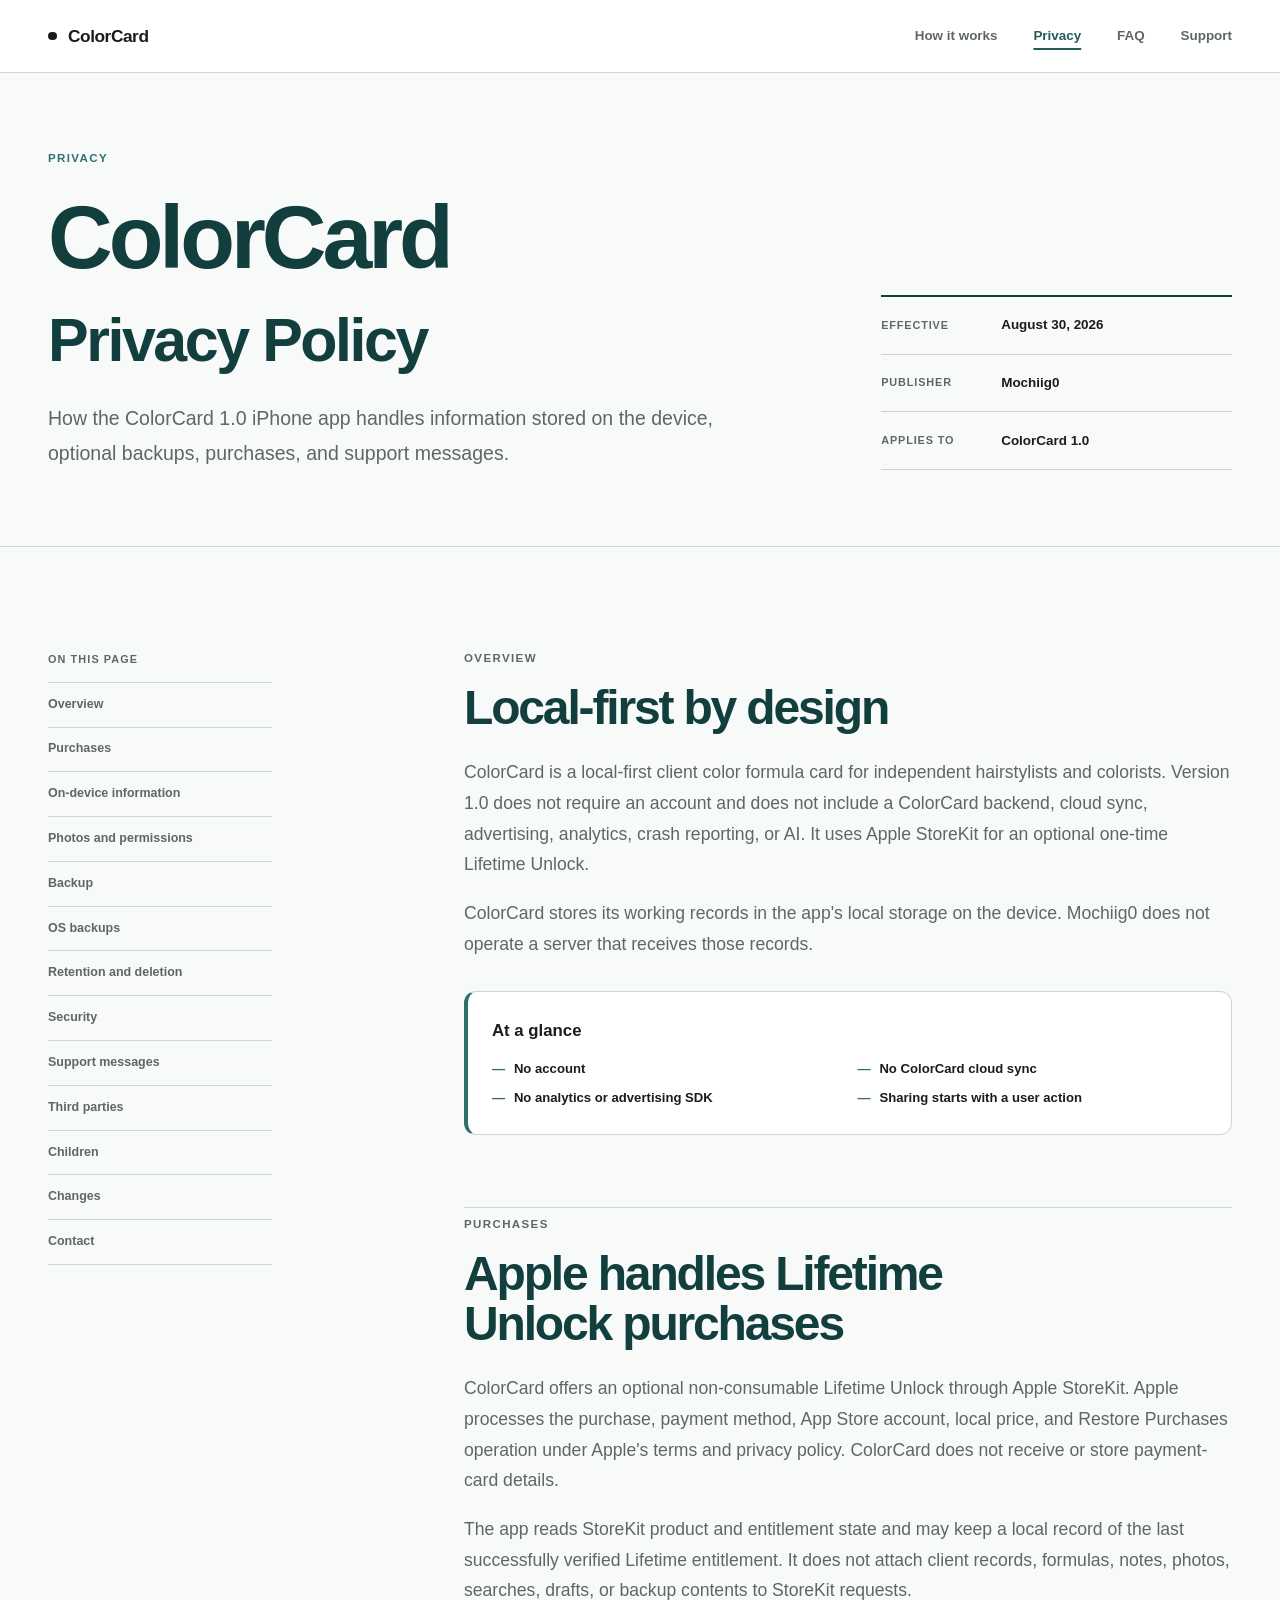
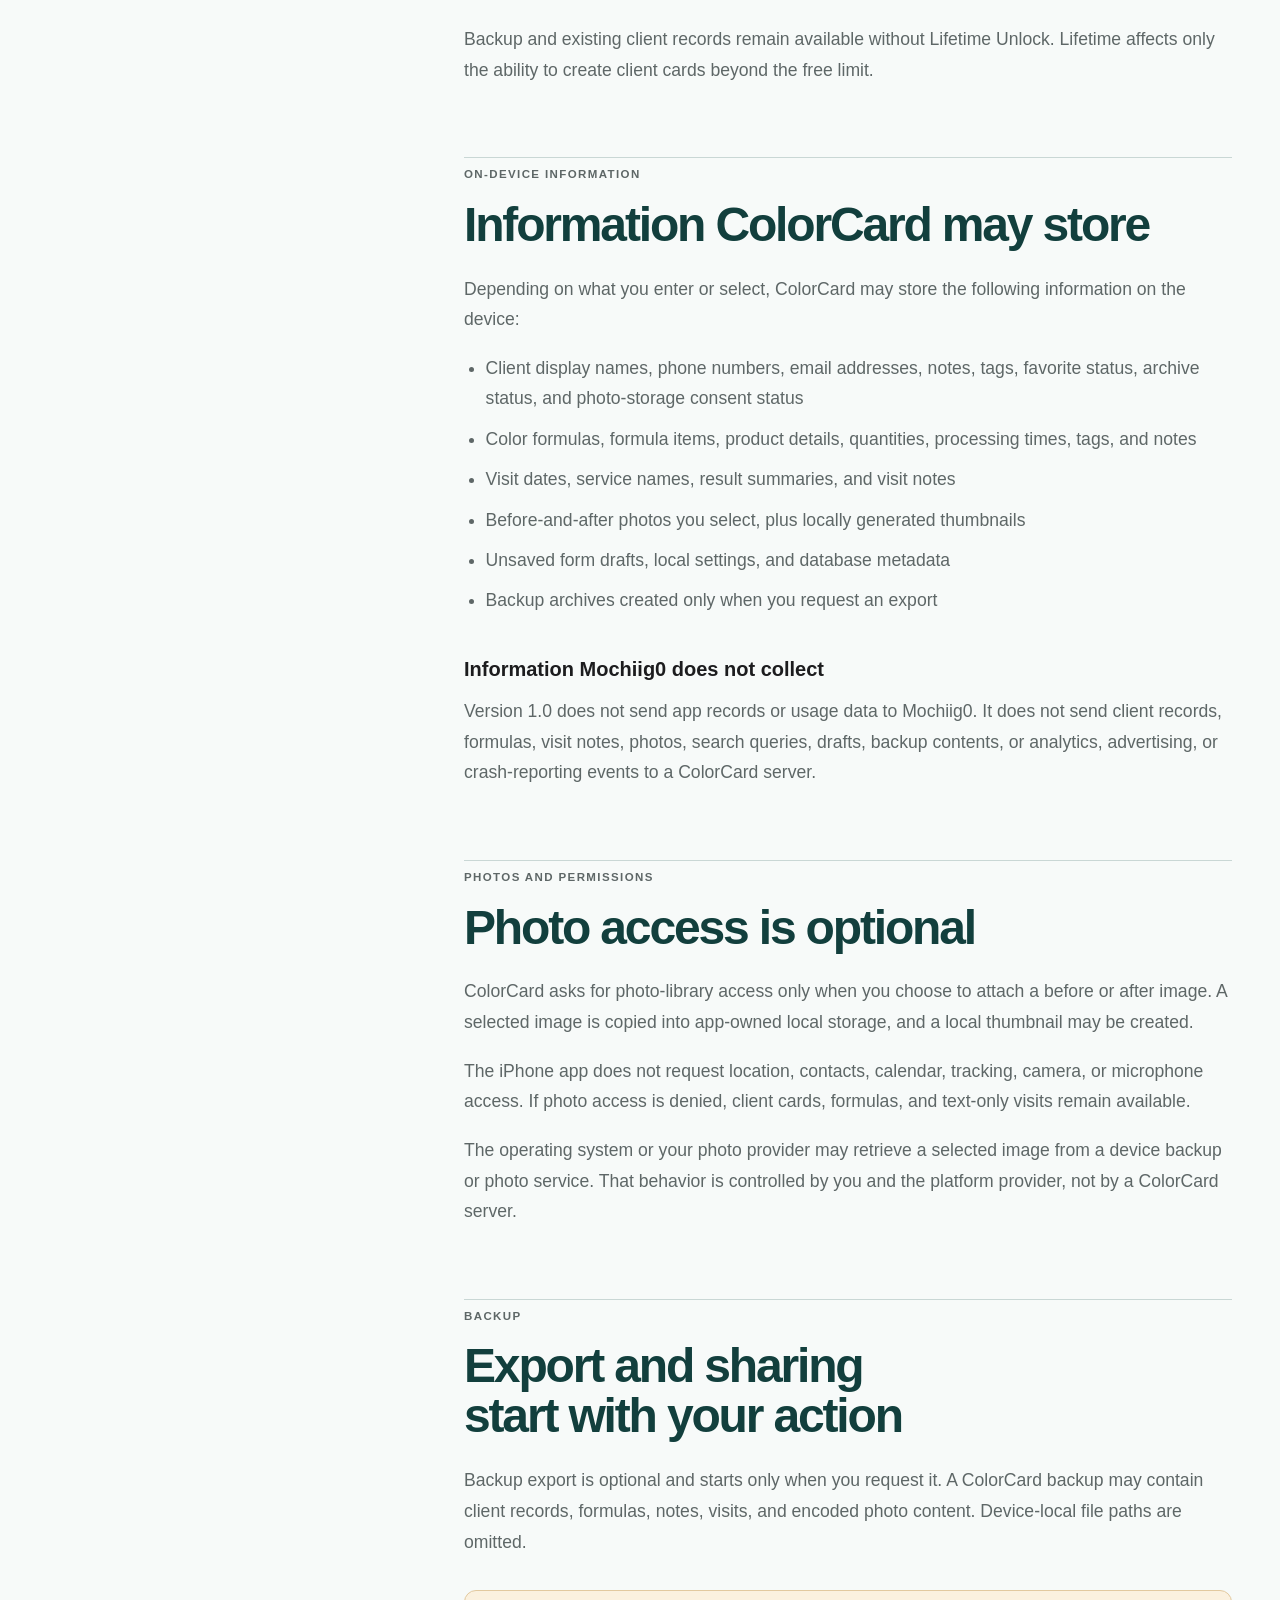
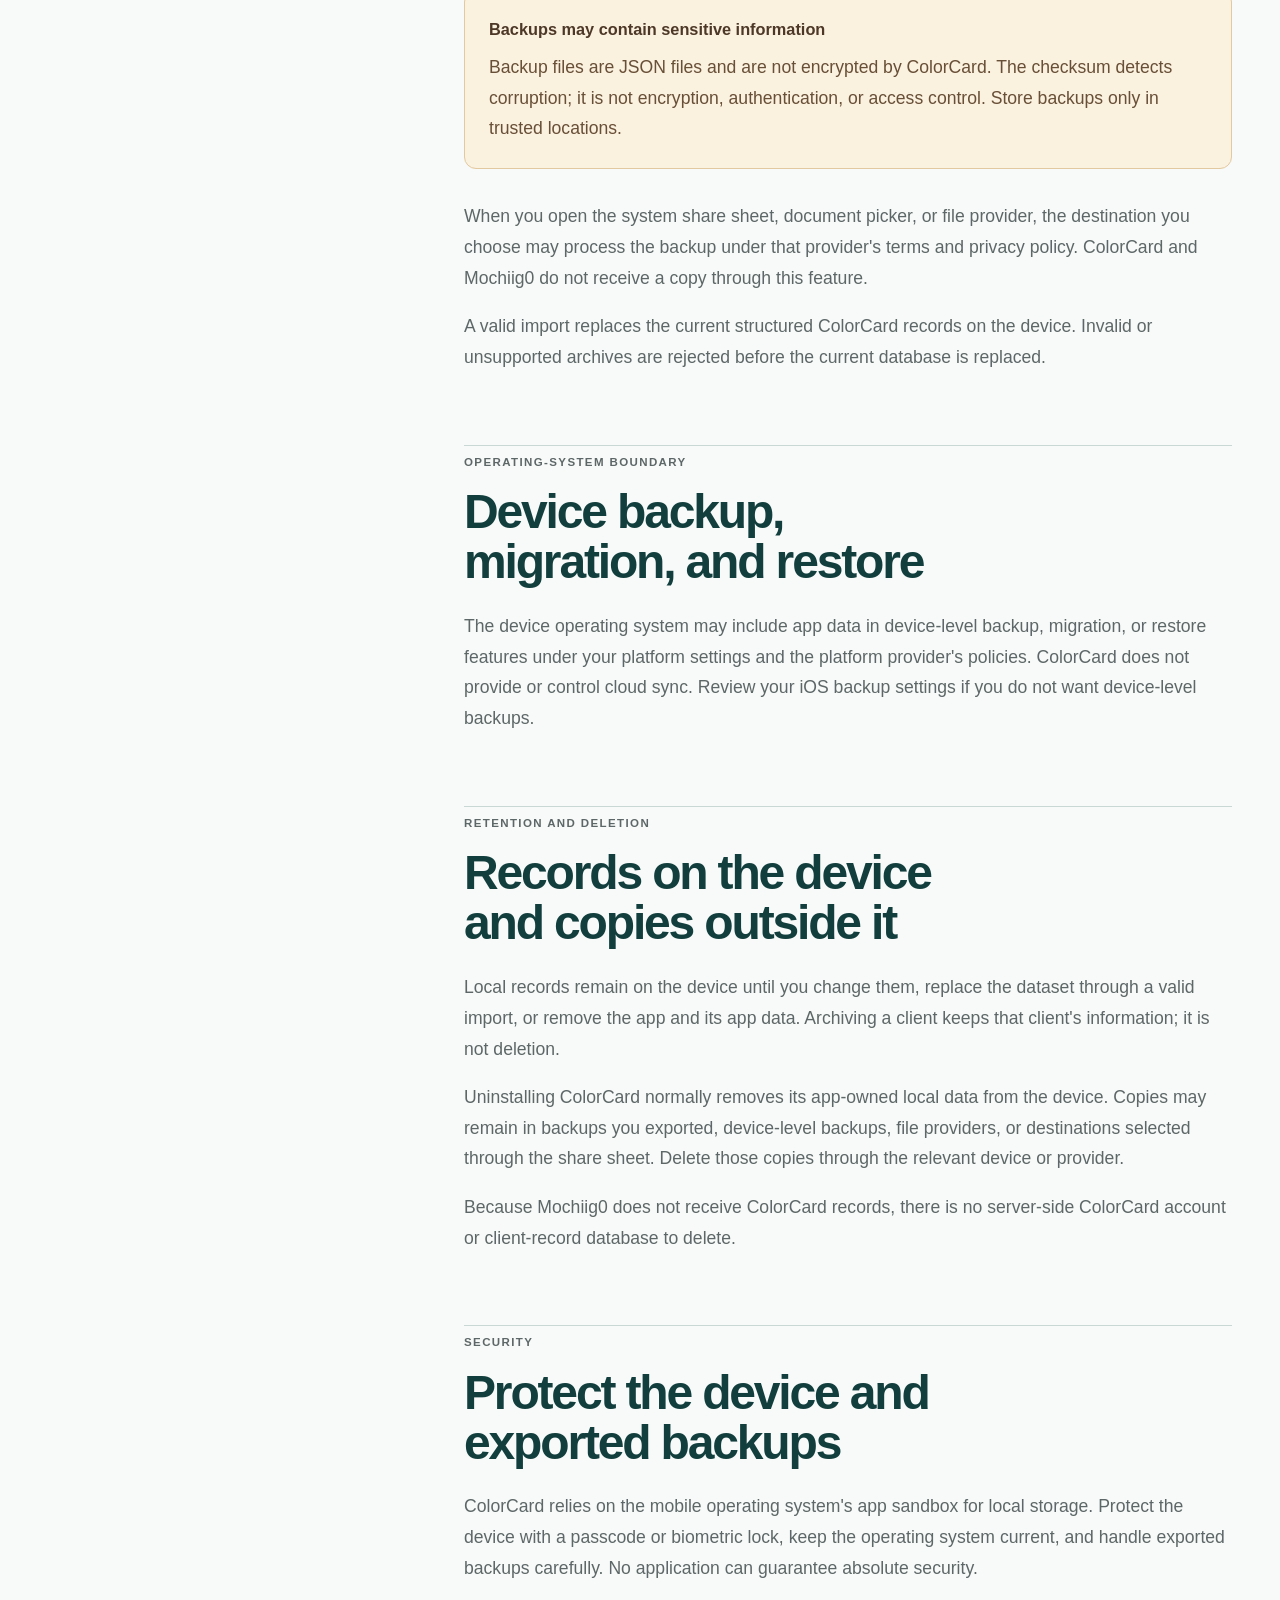
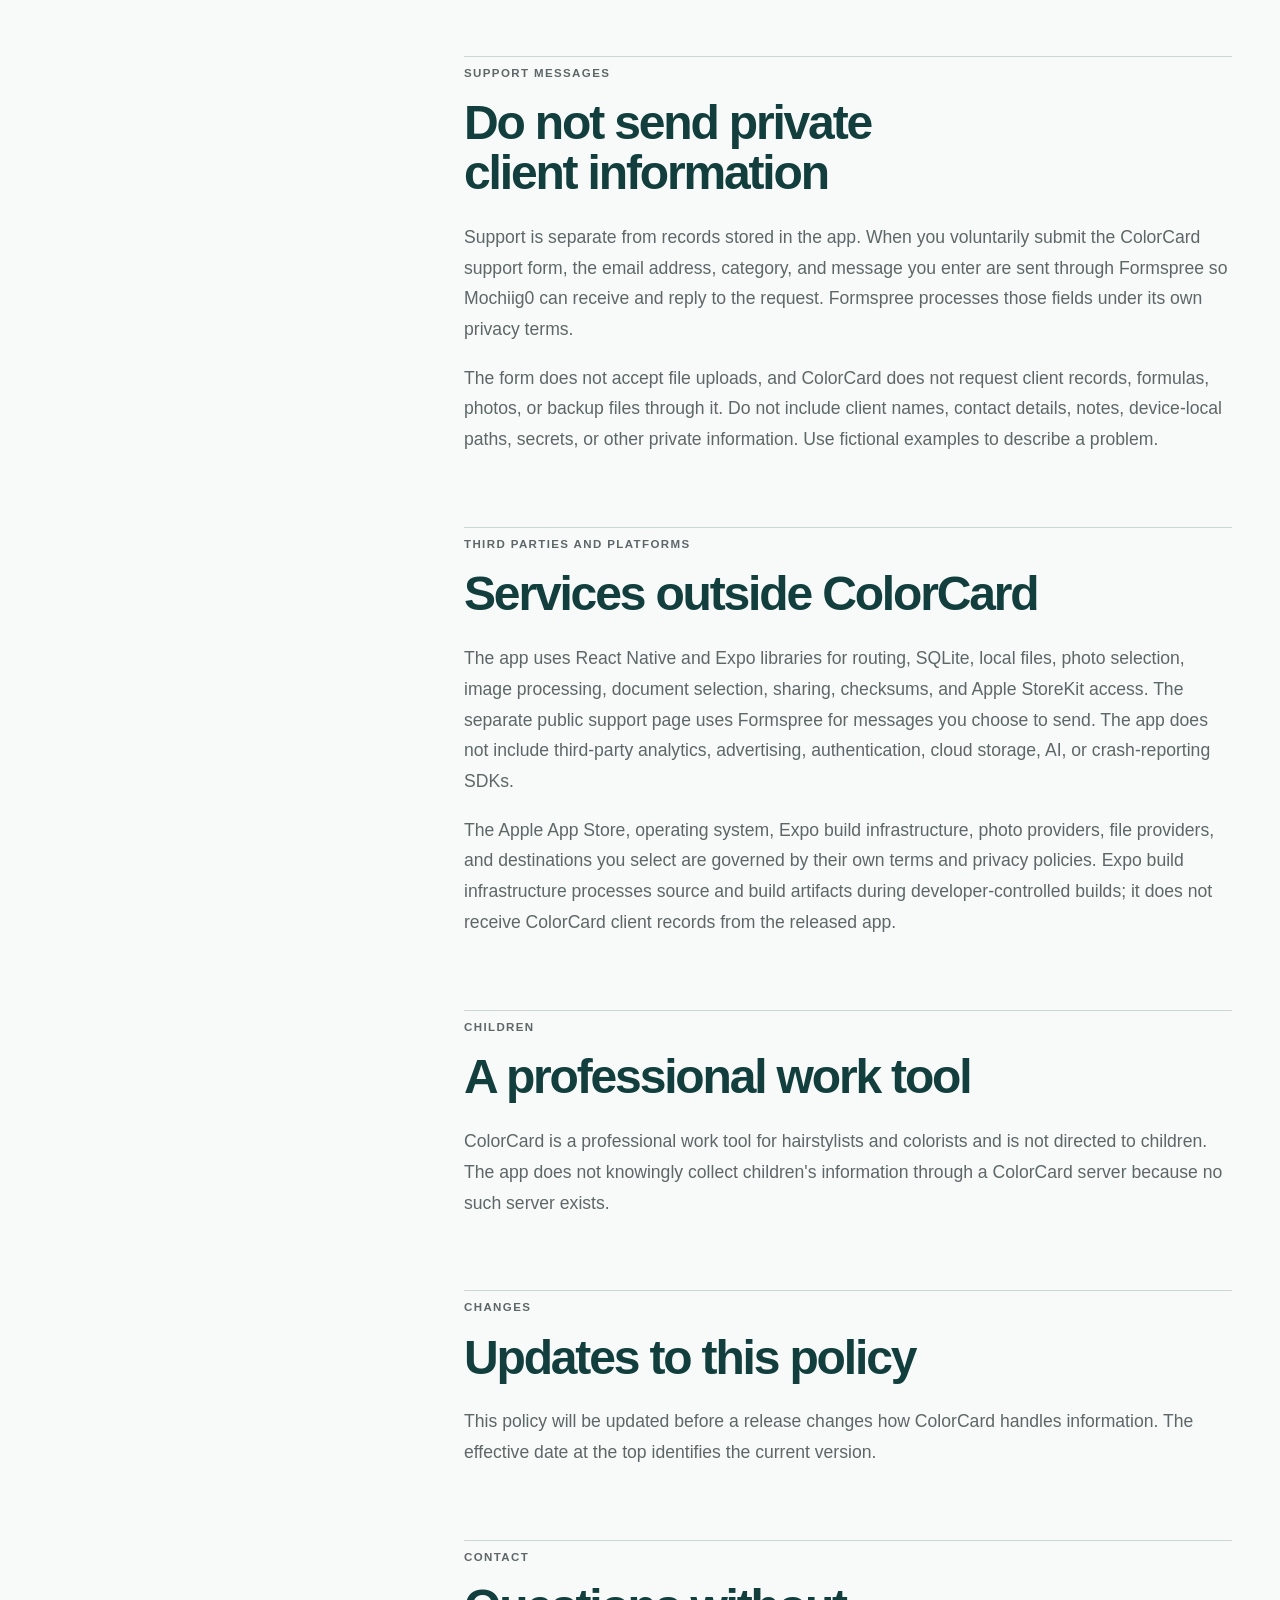
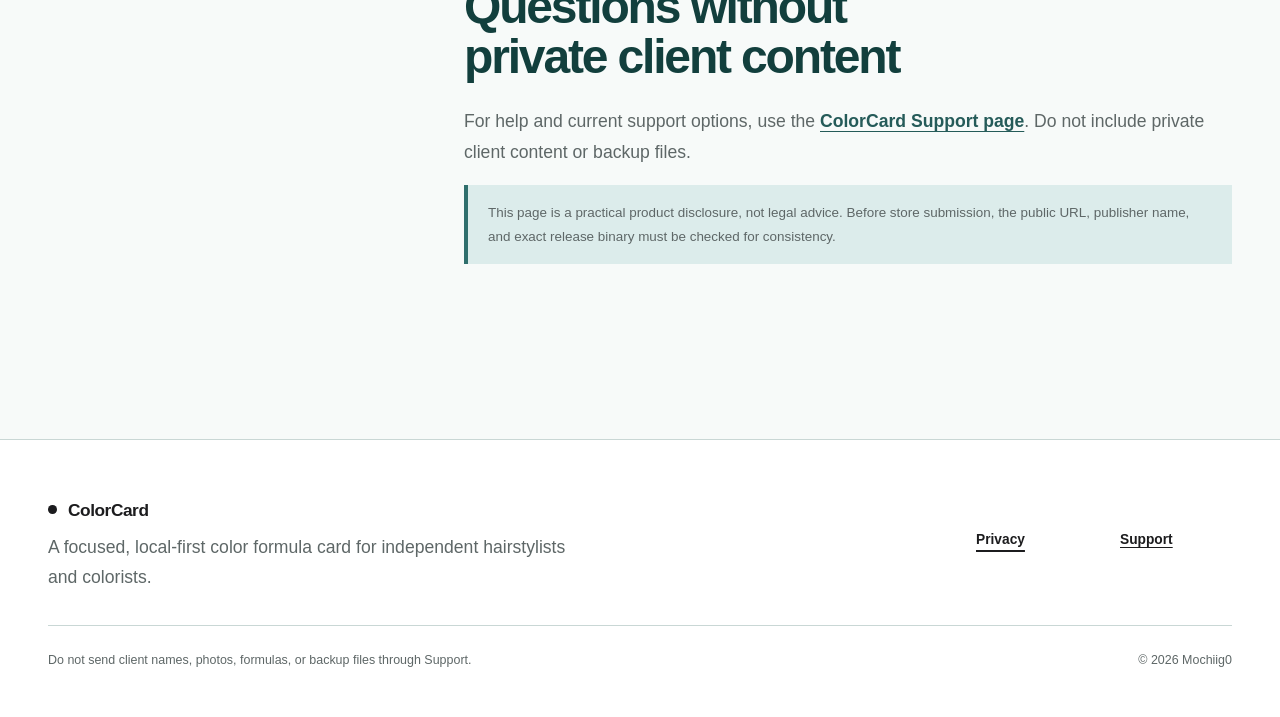
==== commit 5f32dc77: "fix: publish current English privacy and responsive navigation" ====
--- a/privacy/index.html
+++ b/privacy/index.html
@@ -1,46 +1,40 @@
 <!doctype html>
-<html lang="ja">
+<html lang="en">
   <head>
     <meta charset="utf-8">
     <meta name="viewport" content="width=device-width, initial-scale=1">
-    <meta name="theme-color" content="#fffaf7">
+    <meta name="theme-color" content="#f7faf9">
     <meta
       name="description"
-      content="ColorCardが端末内の顧客情報、カラーレシピ、施術履歴、写真、バックアップをどのように扱うかを説明します。"
+      content="How ColorCard handles on-device client records, photos, purchases, backups, and support messages."
     >
     <title>Privacy Policy — ColorCard</title>
     <link rel="canonical" href="https://mochiig0.github.io/ColorCard-site/privacy/">
     <link rel="stylesheet" href="../assets/styles.css">
     <link rel="icon" href="../assets/favicon.png">
     <meta property="og:type" content="article">
-    <meta property="og:locale" content="ja_JP">
+    <meta property="og:locale" content="en_US">
     <meta property="og:site_name" content="ColorCard">
     <meta property="og:title" content="ColorCard Privacy Policy">
-    <meta
-      property="og:description"
-      content="ColorCardのローカル保存、写真権限、バックアップ、OSバックアップ、削除についての説明です。"
-    >
+    <meta property="og:description" content="How ColorCard handles local records, photos, purchases, backups, and support messages.">
     <meta property="og:url" content="https://mochiig0.github.io/ColorCard-site/privacy/">
     <meta property="og:image" content="https://mochiig0.github.io/ColorCard-site/assets/og.png">
-    <meta property="og:image:width" content="1729">
-    <meta property="og:image:height" content="910">
-    <meta
-      property="og:image:alt"
-      content="ColorCardと、フリーランス美容師のためのローカルファーストなカラーレシピ管理という紹介文"
-    >
+    <meta property="og:image:width" content="1024">
+    <meta property="og:image:height" content="1024">
+    <meta property="og:image:alt" content="ColorCard app icon with a fan of hair-color swatches on a deep teal background">
     <meta name="twitter:card" content="summary_large_image">
   </head>
   <body>
-    <a class="skip-link" href="#main">本文へ移動</a>
+    <a class="skip-link" href="#main">Skip to content</a>
 
     <header class="site-header">
       <div class="container header-inner">
-        <a class="wordmark" href="../" aria-label="ColorCard ホーム">ColorCard</a>
-        <nav class="site-nav" aria-label="メインナビゲーション">
-          <a href="../#features">機能</a>
-          <a href="./" aria-current="page">プライバシー</a>
-          <a href="../#faq">FAQ</a>
-          <a href="../support/">サポート</a>
+        <a class="wordmark" href="../" aria-label="ColorCard home">ColorCard</a>
+        <nav class="site-nav" aria-label="Main navigation">
+          <a href="../#screens-title">How it works</a>
+          <a href="./" aria-current="page">Privacy</a>
+          <a href="../support/#troubleshooting">FAQ</a>
+          <a href="../support/">Support</a>
         </nav>
       </div>
     </header>
@@ -49,245 +43,245 @@
       <header class="legal-hero">
         <div class="container legal-hero-inner">
           <div>
-            <p class="eyebrow"><span aria-hidden="true"></span>Privacy</p>
-            <h1>ColorCard<br><span class="legal-title-jp">プライバシーポリシー</span></h1>
+            <p class="eyebrow">Privacy</p>
+            <h1>ColorCard<br><span class="legal-title-jp">Privacy Policy</span></h1>
             <p class="legal-lead">
-              ColorCardの公開予定iOS版が、端末内の情報とユーザー操作によるバックアップを
-              どのように扱うかを説明します。
+              How the ColorCard 1.0 iPhone app handles information stored on the device,
+              optional backups, purchases, and support messages.
             </p>
           </div>
           <dl class="legal-meta">
-            <div><dt>施行日</dt><dd>2026年8月30日</dd></div>
-            <div><dt>発行者</dt><dd>Mochiig0</dd></div>
-            <div><dt>対象</dt><dd>ColorCard 1.0.0 公開予定版</dd></div>
+            <div><dt>Effective</dt><dd>August 30, 2026</dd></div>
+            <div><dt>Publisher</dt><dd>Mochiig0</dd></div>
+            <div><dt>Applies to</dt><dd>ColorCard 1.0</dd></div>
           </dl>
         </div>
       </header>
 
       <div class="container legal-layout">
-        <aside class="legal-toc" aria-label="ページ内目次">
-          <p>このページの内容</p>
-          <nav aria-label="プライバシーポリシー目次">
-            <a href="#overview">概要</a>
-            <a href="#purchases">購入</a>
-            <a href="#on-device">端末内の情報</a>
-            <a href="#photos">写真と権限</a>
-            <a href="#backup">バックアップ</a>
-            <a href="#os-backup">OSバックアップ</a>
-            <a href="#deletion">保持と削除</a>
-            <a href="#support-messages">サポート</a>
-            <a href="#contact">お問い合わせ</a>
+        <aside class="legal-toc" aria-label="On this page">
+          <p>On this page</p>
+          <nav aria-label="Privacy Policy sections">
+            <a href="#overview">Overview</a>
+            <a href="#purchases">Purchases</a>
+            <a href="#on-device">On-device information</a>
+            <a href="#photos">Photos and permissions</a>
+            <a href="#backup">Backup</a>
+            <a href="#os-backup">OS backups</a>
+            <a href="#deletion">Retention and deletion</a>
+            <a href="#security">Security</a>
+            <a href="#support-messages">Support messages</a>
+            <a href="#third-parties">Third parties</a>
+            <a href="#children">Children</a>
+            <a href="#changes">Changes</a>
+            <a href="#contact">Contact</a>
           </nav>
         </aside>
 
         <article class="legal-content">
           <section id="overview">
-            <p class="section-kicker">概要</p>
-            <h2>ローカルファーストの基本方針</h2>
-            <p>
-              ColorCardは、独立系美容師・カラーリスト向けの顧客カラーレシピ管理アプリです。
-              公開予定のMVPはアカウント不要で、ColorCardのバックエンド、ColorCardクラウド同期、
-              広告、分析、クラッシュレポート、AI、サブスクリプション、外部決済を含みません。
-              任意のLifetime UnlockにはApple StoreKitを使用します。
-            </p>
-            <p>
-              作業用の記録はアプリのローカルストレージへ保存されます。
-              Mochiig0は、それらの記録を受信するColorCardの顧客データサーバーを運営していません。
-            </p>
-            <div class="legal-summary" aria-label="プライバシー概要">
-              <strong>要点</strong>
+            <p class="section-kicker">Overview</p>
+            <h2>Local-first by design</h2>
+            <p>
+              ColorCard is a local-first client color formula card for independent hairstylists and colorists.
+              Version 1.0 does not require an account and does not include a ColorCard backend,
+              cloud sync, advertising, analytics, crash reporting, or AI. It uses Apple StoreKit for an optional
+              one-time Lifetime Unlock.
+            </p>
+            <p>
+              ColorCard stores its working records in the app's local storage on the device.
+              Mochiig0 does not operate a server that receives those records.
+            </p>
+            <div class="legal-summary" aria-label="Privacy summary">
+              <strong>At a glance</strong>
               <ul>
-                <li>アカウント不要</li>
-                <li>ColorCardクラウド同期なし</li>
-                <li>分析・広告SDKなし</li>
-                <li>共有はユーザー操作で開始</li>
+                <li>No account</li>
+                <li>No ColorCard cloud sync</li>
+                <li>No analytics or advertising SDK</li>
+                <li>Sharing starts with a user action</li>
               </ul>
             </div>
           </section>
 
           <section id="purchases">
-            <p class="section-kicker">購入</p>
-            <h2>Lifetime UnlockはAppleが処理します</h2>
-            <p>
-              ColorCardは、顧客登録数の上限を解除する任意のLifetime UnlockにApple StoreKitを使用します。
-              商品情報、購入、復元はAppleの仕組みで処理され、ColorCardは支払いカード情報を保存しません。
-            </p>
-            <p>
-              顧客名、連絡先、レシピ、メモ、写真、検索語、バックアップ内容を購入処理へ添付しません。
-              端末には、確認済みの利用権状態だけをローカル設定として保存する場合があります。
-              Appleによる購入情報の処理にはAppleの規約とプライバシーポリシーが適用されます。
+            <p class="section-kicker">Purchases</p>
+            <h2>Apple handles Lifetime Unlock purchases</h2>
+            <p>
+              ColorCard offers an optional non-consumable Lifetime Unlock through Apple StoreKit.
+              Apple processes the purchase, payment method, App Store account, local price, and Restore Purchases
+              operation under Apple's terms and privacy policy. ColorCard does not receive or store payment-card details.
+            </p>
+            <p>
+              The app reads StoreKit product and entitlement state and may keep a local record of the last successfully
+              verified Lifetime entitlement. It does not attach client records, formulas, notes, photos, searches,
+              drafts, or backup contents to StoreKit requests.
+            </p>
+            <p>
+              Backup and existing client records remain available without Lifetime Unlock.
+              Lifetime affects only the ability to create client cards beyond the free limit.
             </p>
           </section>
 
           <section id="on-device">
-            <p class="section-kicker">端末内の情報</p>
-            <h2>保存される可能性がある情報</h2>
-            <p>ユーザーが入力または選択した内容に応じて、ColorCardは次の情報を端末内へ保存します。</p>
+            <p class="section-kicker">On-device information</p>
+            <h2>Information ColorCard may store</h2>
+            <p>Depending on what you enter or select, ColorCard may store the following information on the device:</p>
             <ul>
-              <li>顧客の表示名、電話番号、メールアドレス、メモ、タグ、お気に入り、アーカイブ状態、写真保存への同意状態</li>
-              <li>カラーレシピ、複数のレシピ項目、製品情報、使用量、放置時間、タグ、メモ</li>
-              <li>施術日、施術名、結果の要約、施術メモ</li>
-              <li>ユーザーが選択したビフォー・アフター写真と、端末内で生成したサムネイル</li>
-              <li>未保存フォームの下書き、ローカル設定、データベース情報</li>
-              <li>ユーザーが書き出しを依頼したときに作成されるバックアップ</li>
+              <li>Client display names, phone numbers, email addresses, notes, tags, favorite status, archive status, and photo-storage consent status</li>
+              <li>Color formulas, formula items, product details, quantities, processing times, tags, and notes</li>
+              <li>Visit dates, service names, result summaries, and visit notes</li>
+              <li>Before-and-after photos you select, plus locally generated thumbnails</li>
+              <li>Unsaved form drafts, local settings, and database metadata</li>
+              <li>Backup archives created only when you request an export</li>
             </ul>
-
-            <h3>Mochiig0が収集しない情報</h3>
-            <p>
-              公開予定のMVPは、アプリの記録や利用状況をMochiig0へ送信しません。
-              顧客情報、レシピ、施術メモ、写真、検索語、下書き、バックアップ内容、
-              分析・広告・クラッシュレポートのイベントをColorCardサーバーへ送る機能はありません。
+            <h3>Information Mochiig0 does not collect</h3>
+            <p>
+              Version 1.0 does not send app records or usage data to Mochiig0.
+              It does not send client records, formulas, visit notes, photos, search queries, drafts,
+              backup contents, or analytics, advertising, or crash-reporting events to a ColorCard server.
             </p>
           </section>
 
           <section id="photos">
-            <p class="section-kicker">写真と権限</p>
-            <h2>写真の利用は任意です</h2>
-            <p>
-              ColorCardは、ユーザーがビフォーまたはアフター写真を追加する操作をしたときだけ、
-              写真ライブラリへのアクセスを求めます。選択した画像はアプリ管理のローカル領域へコピーされ、
-              サムネイルが端末内で作られる場合があります。
-            </p>
-            <p>
-              公開予定のMVPは、位置情報、連絡先、カレンダー、トラッキング、カメラ、マイクへのアクセスを求めません。
-              写真アクセスを拒否しても、顧客、レシピ、テキストのみの施術記録は利用できます。
-            </p>
-            <p>
-              OSやユーザーが選んだ写真提供元が、端末バックアップや写真サービスから選択画像を取得する場合があります。
-              その動作はユーザーとプラットフォーム提供者の設定によるもので、ColorCardサーバーによるものではありません。
+            <p class="section-kicker">Photos and permissions</p>
+            <h2>Photo access is optional</h2>
+            <p>
+              ColorCard asks for photo-library access only when you choose to attach a before or after image.
+              A selected image is copied into app-owned local storage, and a local thumbnail may be created.
+            </p>
+            <p>
+              The iPhone app does not request location, contacts, calendar, tracking, camera, or microphone access.
+              If photo access is denied, client cards, formulas, and text-only visits remain available.
+            </p>
+            <p>
+              The operating system or your photo provider may retrieve a selected image from a device backup or photo service.
+              That behavior is controlled by you and the platform provider, not by a ColorCard server.
             </p>
           </section>
 
           <section id="backup">
-            <p class="section-kicker">バックアップ</p>
-            <h2>書き出しと共有はユーザー操作で始まります</h2>
-            <p>
-              バックアップの書き出しは任意で、ユーザーが実行した場合だけ始まります。
-              バックアップには、顧客情報、レシピ、メモ、施術履歴、利用可能な写真データが含まれる場合があります。
-              端末固有のローカルファイルパスは含めません。
+            <p class="section-kicker">Backup</p>
+            <h2>Export and sharing start with your action</h2>
+            <p>
+              Backup export is optional and starts only when you request it. A ColorCard backup may contain client records,
+              formulas, notes, visits, and encoded photo content. Device-local file paths are omitted.
             </p>
             <div class="warning-box">
-              <strong>バックアップは機密情報を含む可能性があります</strong>
+              <strong>Backups may contain sensitive information</strong>
               <p>
-                バックアップはJSON形式で、ColorCardによって暗号化されません。
-                チェックサムは破損検知のためのもので、暗号化、認証、アクセス制御ではありません。
-                信頼できる場所だけに保管してください。
+                Backup files are JSON files and are not encrypted by ColorCard. The checksum detects corruption;
+                it is not encryption, authentication, or access control. Store backups only in trusted locations.
               </p>
             </div>
             <p>
-              OSの共有画面、書類選択画面、ファイル提供元を開くと、ユーザーが選んだ送信先が
-              そのサービスの規約とプライバシーポリシーに従ってバックアップを処理する場合があります。
-              ColorCardとMochiig0は、この機能を通じてバックアップのコピーを受け取りません。
-            </p>
-            <p>
-              復元前に、形式、スキーマバージョン、チェックサムを検証します。
-              有効なバックアップの読み込みは端末上の現在の構造化データを置き換えますが、
-              無効または未対応のデータは置き換え前に拒否されます。
+              When you open the system share sheet, document picker, or file provider, the destination you choose may
+              process the backup under that provider's terms and privacy policy. ColorCard and Mochiig0 do not receive
+              a copy through this feature.
+            </p>
+            <p>
+              A valid import replaces the current structured ColorCard records on the device.
+              Invalid or unsupported archives are rejected before the current database is replaced.
             </p>
           </section>
 
           <section id="os-backup">
-            <p class="section-kicker">OSとの境界</p>
-            <h2>端末バックアップ、移行、復元</h2>
-            <p>
-              端末OSは、ユーザーの設定とプラットフォーム提供者の方針に従い、
-              アプリデータを端末バックアップ、移行、復元の対象にする場合があります。
-              ColorCardはクラウド同期を提供または制御していません。
-              端末バックアップを希望しない場合は、iOSのバックアップ設定を確認してください。
+            <p class="section-kicker">Operating-system boundary</p>
+            <h2>Device backup, migration, and restore</h2>
+            <p>
+              The device operating system may include app data in device-level backup, migration, or restore features
+              under your platform settings and the platform provider's policies. ColorCard does not provide or control
+              cloud sync. Review your iOS backup settings if you do not want device-level backups.
             </p>
           </section>
 
           <section id="deletion">
-            <p class="section-kicker">保持と削除</p>
-            <h2>端末上の記録と外部のコピー</h2>
-            <p>
-              ローカル記録は、ユーザーが変更する、有効な読み込みでデータセットを置き換える、
-              またはアプリとそのデータを削除するまで端末内に残ります。
-              顧客のアーカイブは削除ではなく、情報を保持します。
-            </p>
-            <p>
-              ColorCardをアンインストールすると、通常は端末上のアプリ管理データが削除されます。
-              ただし、ユーザーが書き出したバックアップ、端末バックアップ、ファイル提供元、
-              共有先にはコピーが残る場合があります。それらは各端末または提供元で別に削除してください。
-            </p>
-            <p>
-              Mochiig0はColorCardの作業用記録を受信しないため、削除対象となるColorCardアカウントや
-              サーバー上の顧客記録データベースはありません。
+            <p class="section-kicker">Retention and deletion</p>
+            <h2>Records on the device and copies outside it</h2>
+            <p>
+              Local records remain on the device until you change them, replace the dataset through a valid import,
+              or remove the app and its app data. Archiving a client keeps that client's information; it is not deletion.
+            </p>
+            <p>
+              Uninstalling ColorCard normally removes its app-owned local data from the device. Copies may remain in
+              backups you exported, device-level backups, file providers, or destinations selected through the share sheet.
+              Delete those copies through the relevant device or provider.
+            </p>
+            <p>
+              Because Mochiig0 does not receive ColorCard records, there is no server-side ColorCard account or
+              client-record database to delete.
             </p>
           </section>
 
           <section id="security">
-            <p class="section-kicker">セキュリティ</p>
-            <h2>端末の保護も重要です</h2>
-            <p>
-              ColorCardは、ローカル保存にモバイルOSのアプリサンドボックスを利用します。
-              端末をパスコードや生体認証で保護し、OSを最新に保ち、書き出したバックアップを慎重に扱ってください。
-              どのアプリも絶対的な安全性を保証することはできません。
+            <p class="section-kicker">Security</p>
+            <h2>Protect the device and exported backups</h2>
+            <p>
+              ColorCard relies on the mobile operating system's app sandbox for local storage.
+              Protect the device with a passcode or biometric lock, keep the operating system current,
+              and handle exported backups carefully. No application can guarantee absolute security.
             </p>
           </section>
 
           <section id="support-messages">
-            <p class="section-kicker">サポートメッセージ</p>
-            <h2>顧客の個人情報を送らないでください</h2>
-            <p>
-              サポートフォームから任意で送信したメールアドレス、カテゴリー、メッセージは、
-              問い合わせへの返信のためFormspreeを経由してMochiig0へ届けられます。
-              Formspreeは自社の方針に従ってこれらの項目を処理します。
-            </p>
-            <p>
-              フォームにファイル添付はなく、ColorCardが顧客記録、レシピ、写真、バックアップを求めません。
-              顧客名や連絡先、メモ、端末内パス、秘密情報を含めず、問題の説明には架空の例を使ってください。
+            <p class="section-kicker">Support messages</p>
+            <h2>Do not send private client information</h2>
+            <p>
+              Support is separate from records stored in the app. When you voluntarily submit the ColorCard support form,
+              the email address, category, and message you enter are sent through Formspree so Mochiig0 can receive and
+              reply to the request. Formspree processes those fields under its own privacy terms.
+            </p>
+            <p>
+              The form does not accept file uploads, and ColorCard does not request client records, formulas, photos,
+              or backup files through it. Do not include client names, contact details, notes, device-local paths,
+              secrets, or other private information. Use fictional examples to describe a problem.
             </p>
           </section>
 
           <section id="third-parties">
-            <p class="section-kicker">プラットフォームと第三者</p>
-            <h2>ColorCard外のサービス</h2>
-            <p>
-              公開予定のアプリは、ルーティング、SQLite、ローカルファイル、写真選択、画像処理、
-              書類選択、共有、チェックサムのためにReact NativeとExpoのライブラリを使用します。
-              購入と復元にはExpo IAP経由でApple StoreKitを使用します。
-              アプリとは別の公開サポートページでは、ユーザーが任意で送る問い合わせにFormspreeを使用します。
-              第三者の分析、広告、認証、クラウドストレージ、AI、クラッシュレポート、外部決済SDKは含みません。
-            </p>
-            <p>
-              App Store、OS、Expoの開発者向けビルド基盤、写真・ファイル提供元、
-              ユーザーが選んだ共有先には、それぞれの規約とプライバシーポリシーが適用されます。
-              Expoのビルド基盤は開発者がビルドを行う際にソースとビルド成果物を処理しますが、
-              公開アプリからColorCardの顧客記録を受信するものではありません。
+            <p class="section-kicker">Third parties and platforms</p>
+            <h2>Services outside ColorCard</h2>
+            <p>
+              The app uses React Native and Expo libraries for routing, SQLite, local files, photo selection,
+              image processing, document selection, sharing, checksums, and Apple StoreKit access. The separate public
+              support page uses Formspree for messages you choose to send. The app does not include third-party analytics,
+              advertising, authentication, cloud storage, AI, or crash-reporting SDKs.
+            </p>
+            <p>
+              The Apple App Store, operating system, Expo build infrastructure, photo providers, file providers,
+              and destinations you select are governed by their own terms and privacy policies. Expo build infrastructure
+              processes source and build artifacts during developer-controlled builds; it does not receive ColorCard
+              client records from the released app.
             </p>
           </section>
 
           <section id="children">
-            <p class="section-kicker">対象</p>
-            <h2>専門職向けの業務ツール</h2>
-            <p>
-              ColorCardは美容師・カラーリスト向けの業務ツールで、子どもを対象としていません。
-              ColorCardの顧客データサーバーは存在しないため、そのようなサーバーを通じて
-              子どもの情報を意図的に収集することはありません。
+            <p class="section-kicker">Children</p>
+            <h2>A professional work tool</h2>
+            <p>
+              ColorCard is a professional work tool for hairstylists and colorists and is not directed to children.
+              The app does not knowingly collect children's information through a ColorCard server because no such server exists.
             </p>
           </section>
 
           <section id="changes">
-            <p class="section-kicker">変更</p>
-            <h2>方針を変えるリリースの前に更新します</h2>
-            <p>
-              ColorCardの情報の扱いが変わる場合は、そのリリース前に本ポリシーを更新します。
-              ページ上部の施行日で現在の版を示します。
+            <p class="section-kicker">Changes</p>
+            <h2>Updates to this policy</h2>
+            <p>
+              This policy will be updated before a release changes how ColorCard handles information.
+              The effective date at the top identifies the current version.
             </p>
           </section>
 
           <section id="contact">
-            <p class="section-kicker">お問い合わせ</p>
-            <h2>機密情報を含まない質問</h2>
-            <p>
-              プライバシーまたはサポートに関する機密性のない質問は、
-              <a href="../support/">ColorCardサポートページ</a>をご覧ください。
-              顧客の個人情報やバックアップを含めないでください。
+            <p class="section-kicker">Contact</p>
+            <h2>Questions without private client content</h2>
+            <p>
+              For help and current support options, use the <a href="../support/">ColorCard Support page</a>.
+              Do not include private client content or backup files.
             </p>
             <p class="legal-note">
-              このページは製品の情報取扱いを実務的に説明するもので、法的助言ではありません。
-              ストア提出前に、公開URL、発行者名、公開予定の正確なバイナリとの一致を確認します。
+              This page is a practical product disclosure, not legal advice. Before store submission,
+              the public URL, publisher name, and exact release binary must be checked for consistency.
             </p>
           </section>
         </article>
@@ -296,19 +290,10 @@
 
     <footer class="site-footer">
       <div class="container footer-grid">
-        <div>
-          <a class="wordmark wordmark-footer" href="../">ColorCard</a>
-          <p>独立系美容師のための、ローカルファーストなカラーレシピ管理。</p>
-        </div>
-        <nav class="footer-nav" aria-label="フッターナビゲーション">
-          <a href="./" aria-current="page">Privacy</a>
-          <a href="../support/">Support</a>
-        </nav>
+        <div><a class="wordmark wordmark-footer" href="../">ColorCard</a><p>A focused, local-first color formula card for independent hairstylists and colorists.</p></div>
+        <nav class="footer-nav" aria-label="Footer navigation"><a href="./" aria-current="page">Privacy</a><a href="../support/">Support</a></nav>
       </div>
-      <div class="container footer-note">
-        <p>サポートへ顧客の個人情報やバックアップを送らないでください。</p>
-        <p>© 2026 Mochiig0</p>
-      </div>
+      <div class="container footer-note"><p>Do not send client names, photos, formulas, or backup files through Support.</p><p>© 2026 Mochiig0</p></div>
     </footer>
   </body>
 </html>
--- a/assets/styles.css
+++ b/assets/styles.css
@@ -1,32 +1,34 @@
 :root {
-  --color-background: #fffaf7;
+  --color-brand-deep: #123f3d;
+  --color-brand: #2f6f6d;
+  --color-brand-dark: #255b59;
+  --color-brand-soft: #dceceb;
+  --color-background: #f7faf9;
   --color-surface: #ffffff;
-  --color-surface-muted: #f6eee9;
-  --color-text: #241916;
-  --color-text-muted: #766762;
-  --color-border: #e8d9d2;
-  --color-primary: #7f3f32;
-  --color-primary-pressed: #6b3329;
-  --color-primary-soft: #f0ded8;
-  --color-accent: #2f6f73;
-  --color-accent-deep: #24585b;
-  --color-disabled: #b9aaa4;
-  --color-danger: #9d2f2f;
-  --font-display: "Yu Mincho", "Hiragino Mincho ProN", "Hiragino Mincho Pro", "BIZ UDPMincho", serif;
-  --font-body: "Hiragino Sans", "Yu Gothic", "YuGothic", "BIZ UDPGothic", "Noto Sans JP", sans-serif;
-  --space-1: 0.375rem;
-  --space-2: 0.625rem;
-  --space-3: 1rem;
-  --space-4: 1.5rem;
-  --space-5: 2rem;
-  --space-6: 3rem;
-  --space-7: 4.5rem;
-  --space-8: 6.5rem;
-  --radius-sm: 0.5rem;
-  --radius-md: 0.75rem;
-  --radius-lg: 1.125rem;
-  --shadow-soft: 0 1.5rem 4rem rgba(67, 42, 34, 0.08);
-  --container: 72rem;
+  --color-surface-warm: #f6f0e7;
+  --color-text: #1c1c1e;
+  --color-text-muted: #5e6767;
+  --color-border: #c9d7d5;
+  --color-success: #2e7d5b;
+  --color-error: #b3261e;
+  --font-display: -apple-system, BlinkMacSystemFont, "Segoe UI", sans-serif;
+  --font-body: -apple-system, BlinkMacSystemFont, "Segoe UI", sans-serif;
+  --space-1: 0.25rem;
+  --space-2: 0.5rem;
+  --space-3: 0.75rem;
+  --space-4: 1rem;
+  --space-5: 1.5rem;
+  --space-6: 2rem;
+  --space-7: 3rem;
+  --space-8: 4rem;
+  --space-9: 6rem;
+  --space-10: 8rem;
+  --radius-sm: 0.75rem;
+  --radius-md: 1.25rem;
+  --radius-lg: 2rem;
+  --shadow-hero: 0 3rem 7rem rgba(2, 24, 23, 0.38);
+  --shadow-soft: 0 2rem 5rem rgba(18, 63, 61, 0.1);
+  --container: 74rem;
   --header-height: 4.5rem;
 }
 
@@ -42,33 +44,19 @@
 }
 
 body {
-  min-width: 20rem;
   margin: 0;
   color: var(--color-text);
   background: var(--color-background);
   font-family: var(--font-body);
-  font-size: 1rem;
-  line-height: 1.8;
+  font-size: clamp(1rem, 0.96rem + 0.18vw, 1.1rem);
+  line-height: 1.75;
   text-rendering: optimizeLegibility;
   -webkit-font-smoothing: antialiased;
 }
 
-body::before {
-  position: fixed;
-  inset: 0;
-  z-index: -1;
-  pointer-events: none;
-  content: "";
-  background-image:
-    linear-gradient(rgba(127, 63, 50, 0.025) 1px, transparent 1px),
-    linear-gradient(90deg, rgba(127, 63, 50, 0.025) 1px, transparent 1px);
-  background-size: 2.5rem 2.5rem;
-  mask-image: linear-gradient(to bottom, #000 0, transparent 42rem);
-}
-
 ::selection {
-  color: var(--color-surface);
-  background: var(--color-primary);
+  color: var(--color-brand-deep);
+  background: #d8c29f;
 }
 
 img,
@@ -84,25 +72,28 @@
 }
 
 a,
+button,
 summary {
   touch-action: manipulation;
-  -webkit-tap-highlight-color: rgba(127, 63, 50, 0.18);
+  -webkit-tap-highlight-color: rgba(47, 111, 109, 0.2);
 }
 
 a:hover {
-  color: var(--color-primary);
+  color: var(--color-brand);
 }
 
 :focus-visible {
-  outline: 0.2rem solid var(--color-accent);
+  outline: 0.2rem solid #b66c43;
   outline-offset: 0.22rem;
 }
 
 .privacy-section :focus-visible,
 .feature-card-accent :focus-visible,
-.site-footer :focus-visible {
-  outline-color: var(--color-background);
-  box-shadow: 0 0 0 0.12rem var(--color-text);
+.site-footer :focus-visible,
+.hero :focus-visible,
+.site-header :focus-visible {
+  outline-color: #fff5e7;
+  box-shadow: 0 0 0 0.12rem var(--color-brand-deep);
 }
 
 h1,
@@ -115,14 +106,21 @@
 h1,
 h2 {
   font-family: var(--font-display);
-  font-weight: 600;
-  letter-spacing: -0.025em;
-  line-height: 1.2;
+  font-weight: 700;
+  letter-spacing: -0.045em;
+  line-height: 1.04;
   text-wrap: balance;
 }
 
 h3 {
-  line-height: 1.45;
+  line-height: 1.35;
+  text-wrap: balance;
+}
+
+p,
+li,
+dd {
+  overflow-wrap: anywhere;
 }
 
 p:last-child,
@@ -132,7 +130,7 @@
 }
 
 .container {
-  width: min(var(--container), calc(100% - 2.5rem));
+  width: min(var(--container), calc(100% - 3rem));
   margin-inline: auto;
 }
 
@@ -142,9 +140,10 @@
   left: 0.75rem;
   z-index: 100;
   padding: 0.7rem 1rem;
-  color: var(--color-surface);
-  background: var(--color-text);
+  color: var(--color-brand-deep);
+  background: var(--color-surface);
   border-radius: var(--radius-sm);
+  font-weight: 800;
   transform: translateY(-200%);
 }
 
@@ -157,8 +156,8 @@
   top: 0;
   z-index: 20;
   color: var(--color-text);
-  background: rgba(255, 250, 247, 0.96);
-  border-bottom: 1px solid rgba(232, 217, 210, 0.9);
+  background: var(--color-surface);
+  border-bottom: 1px solid var(--color-border);
 }
 
 .header-inner {
@@ -166,156 +165,158 @@
   min-height: var(--header-height);
   align-items: center;
   justify-content: space-between;
-  gap: var(--space-4);
+  gap: var(--space-5);
 }
 
 .wordmark {
   display: inline-flex;
   min-height: 2.75rem;
   align-items: center;
-  color: var(--color-text);
+  gap: 0.7rem;
+  color: inherit;
   font-family: var(--font-display);
-  font-size: 1.4rem;
-  font-weight: 700;
-  letter-spacing: -0.03em;
+  font-size: 1.08rem;
+  font-weight: 800;
+  letter-spacing: -0.025em;
   text-decoration: none;
 }
 
 .wordmark::before {
-  width: 0.25rem;
-  height: 1.5rem;
-  margin-right: 0.7rem;
+  width: 0.55rem;
+  height: 0.55rem;
   content: "";
-  background: var(--color-primary);
-  border-radius: 999px;
+  background: currentColor;
+  border-radius: 50%;
 }
 
 .wordmark:hover {
-  color: var(--color-primary);
+  color: var(--color-brand-dark);
 }
 
 .site-nav {
   display: flex;
   align-items: center;
   justify-content: flex-end;
-  gap: clamp(0.85rem, 2.6vw, 2rem);
-  font-size: 0.91rem;
-  font-weight: 700;
+  gap: clamp(0.85rem, 2.8vw, 2.25rem);
+  font-size: 0.84rem;
+  font-weight: 800;
 }
 
 .site-nav a {
   display: inline-flex;
   min-height: 2.75rem;
   align-items: center;
-  color: var(--color-text);
+  color: var(--color-text-muted);
   text-decoration: none;
 }
 
 .site-nav a:hover {
-  color: var(--color-primary);
+  color: var(--color-brand-dark);
 }
 
 .site-nav a[aria-current="page"] {
-  color: var(--color-primary);
+  color: var(--color-brand-dark);
   text-decoration: underline;
   text-decoration-thickness: 0.12rem;
   text-underline-offset: 0.5rem;
 }
 
 .hero {
-  padding-block: clamp(4rem, 8vw, 7rem) clamp(4.5rem, 9vw, 7.5rem);
-  overflow: hidden;
+  padding-block: clamp(4rem, 7vw, 7rem);
+  color: var(--color-text);
+  background: var(--color-background);
+  border-bottom: 1px solid var(--color-border);
+}
+
+.hero::before {
+  content: none;
 }
 
 .hero-grid {
   display: grid;
-  grid-template-columns: minmax(0, 1.05fr) minmax(22rem, 0.8fr);
+  grid-template-columns: minmax(0, 1.4fr) minmax(16rem, .7fr);
   align-items: center;
-  gap: clamp(3rem, 8vw, 7.5rem);
+  gap: clamp(3rem, 7vw, 6rem);
+}
+
+.hero-copy {
+  max-width: 48rem;
+  animation: hero-enter 420ms ease-out both;
+}
+
+.hero-meta {
+  display: grid;
+  justify-items: start;
+  gap: 1rem;
+  margin-bottom: 2rem;
 }
 
 .eyebrow,
-.section-kicker {
-  color: var(--color-primary);
-  font-size: 0.78rem;
+.section-kicker,
+.feature-number,
+.privacy-label {
+  margin-bottom: var(--space-4);
+  color: var(--color-brand);
+  font-size: 0.72rem;
   font-weight: 800;
   letter-spacing: 0.12em;
   line-height: 1.5;
   text-transform: uppercase;
 }
 
-.eyebrow {
-  display: flex;
-  align-items: center;
-  gap: 0.7rem;
+.hero .eyebrow {
+  margin: 0;
+  color: var(--color-brand);
+}
+
+.status-label {
+  margin: 0;
+  color: var(--color-text-muted);
+  font-size: .82rem;
+}
+
+.status-label span {
+  display: none;
+}
+
+.hero h1 {
   margin-bottom: 1.5rem;
-}
-
-.eyebrow span {
-  width: 1.75rem;
-  height: 0.12rem;
-  background: var(--color-primary);
-}
-
-.hero h1 {
-  margin-bottom: 1.2rem;
-  font-size: clamp(4.5rem, 11vw, 8.75rem);
-  letter-spacing: -0.07em;
-  line-height: 0.88;
-}
-
-.hero-lead {
-  max-width: 13em;
-  margin-bottom: 1.25rem;
-  font-family: var(--font-display);
-  font-size: clamp(1.55rem, 3vw, 2.3rem);
-  font-weight: 600;
-  line-height: 1.55;
+  font-size: clamp(2.75rem, 4.7vw, 4.5rem);
+  line-height: 1.08;
+  letter-spacing: -.045em;
+  text-wrap: initial;
 }
 
 .hero-description {
-  max-width: 38rem;
+  max-width: 36rem;
   margin-bottom: 2rem;
   color: var(--color-text-muted);
-  font-size: 1.05rem;
+  font-size: 1.08rem;
 }
 
 .hero-actions,
 .final-cta-actions,
 .contact-actions {
   display: flex;
+  align-items: center;
+  gap: 0.75rem;
   flex-wrap: wrap;
-  align-items: center;
-  gap: 0.8rem;
-}
-
-.status-label,
+}
+
 .button {
   display: inline-flex;
   min-height: 3rem;
+  padding: 0.7rem 1.35rem;
   align-items: center;
   justify-content: center;
-  padding: 0.65rem 1.25rem;
+  border: 1px solid transparent;
   border-radius: 999px;
-  font-size: 0.94rem;
+  font: inherit;
+  font-size: 0.86rem;
   font-weight: 800;
-  line-height: 1.3;
-}
-
-.status-label {
-  color: var(--color-primary);
-  background: var(--color-primary-soft);
-  border: 1px solid #dfbeb4;
-}
-
-.button {
-  border: 1px solid transparent;
+  line-height: 1.25;
   text-decoration: none;
-  transition:
-    background-color 160ms ease,
-    border-color 160ms ease,
-    color 160ms ease,
-    transform 160ms ease;
+  transition: transform 160ms ease, color 160ms ease, background-color 160ms ease, border-color 160ms ease;
 }
 
 .button:hover {
@@ -324,173 +325,116 @@
 
 .button-primary {
   color: var(--color-surface);
-  background: var(--color-primary);
-  border-color: var(--color-primary);
+  background: var(--color-brand);
+  border-color: var(--color-brand);
 }
 
 .button-primary:hover {
   color: var(--color-surface);
-  background: var(--color-primary-pressed);
-  border-color: var(--color-primary-pressed);
+  background: var(--color-brand-dark);
+  border-color: var(--color-brand-dark);
 }
 
 .button-secondary {
-  color: var(--color-text);
+  color: var(--color-brand-deep);
   background: transparent;
-  border-color: #cdb8b0;
+  border-color: var(--color-border);
 }
 
 .button-secondary:hover {
-  color: var(--color-primary);
-  background: var(--color-surface);
-  border-color: var(--color-primary);
+  color: var(--color-surface);
+  background: var(--color-brand-deep);
+  border-color: var(--color-brand-deep);
 }
 
 .button-light {
-  color: var(--color-text);
-  background: var(--color-background);
-  border-color: var(--color-background);
-}
-
-.button-light:hover {
-  color: var(--color-primary);
+  color: var(--color-brand-deep);
   background: var(--color-surface);
   border-color: var(--color-surface);
 }
 
+.button-light:hover {
+  color: var(--color-brand-deep);
+  background: #f6eee1;
+  border-color: #f6eee1;
+}
+
+.button-ghost {
+  color: var(--color-surface);
+  background: transparent;
+  border-color: rgba(255, 255, 255, 0.38);
+}
+
+.button-ghost:hover {
+  color: var(--color-surface);
+  background: rgba(255, 255, 255, 0.08);
+  border-color: rgba(255, 255, 255, 0.72);
+}
+
 .hero-facts {
   display: flex;
+  margin: 1.5rem 0 0;
+  padding: 0;
+  gap: .5rem 1.5rem;
   flex-wrap: wrap;
-  gap: 0.6rem 1.25rem;
-  margin: 2.25rem 0 0;
-  padding: 1.25rem 0 0;
-  color: var(--color-text-muted);
-  border-top: 1px solid var(--color-border);
-  font-size: 0.88rem;
-  font-weight: 700;
+  color: var(--color-text-muted);
   list-style: none;
+  font-size: .8rem;
 }
 
 .hero-facts li {
-  display: flex;
+  display: inline-flex;
   align-items: center;
-  gap: 0.5rem;
+  gap: 0.55rem;
 }
 
 .hero-facts li::before {
-  width: 0.42rem;
-  height: 0.42rem;
-  content: "";
-  background: var(--color-accent);
-  border-radius: 50%;
-}
-
-.proof-panel {
-  position: relative;
-  padding: clamp(1.75rem, 4vw, 2.75rem);
-  background: var(--color-surface);
-  border: 1px solid var(--color-border);
-  border-radius: var(--radius-lg);
-  box-shadow: var(--shadow-soft);
-}
-
-.formula-stripe {
-  display: grid;
-  height: 0.42rem;
-  margin: calc(clamp(1.75rem, 4vw, 2.75rem) * -1) calc(clamp(1.75rem, 4vw, 2.75rem) * -1) 2.25rem;
-  overflow: hidden;
-  grid-template-columns: 1.5fr 1fr 0.75fr 0.5fr;
-  border-radius: var(--radius-lg) var(--radius-lg) 0 0;
-}
-
-.formula-stripe span:nth-child(1) {
-  background: var(--color-primary);
-}
-
-.formula-stripe span:nth-child(2) {
-  background: #b98572;
-}
-
-.formula-stripe span:nth-child(3) {
-  background: var(--color-accent);
-}
-
-.formula-stripe span:nth-child(4) {
-  background: #d5a15c;
-}
-
-.proof-panel h2 {
-  margin-bottom: 1.25rem;
-  font-size: clamp(1.8rem, 3.5vw, 2.7rem);
-}
-
-.proof-panel > p:not(.section-kicker, .proof-note) {
-  color: var(--color-text-muted);
-}
-
-.proof-flow {
-  margin: 2rem 0 1.5rem;
-  padding: 0;
-  border-top: 1px solid var(--color-border);
-  list-style: none;
-}
-
-.proof-flow li {
-  display: grid;
-  min-height: 3.6rem;
-  align-items: center;
-  grid-template-columns: 2.5rem 1fr;
-  gap: 0.7rem;
-  border-bottom: 1px solid var(--color-border);
-}
-
-.proof-flow span,
-.feature-number,
-.workflow-number,
-.privacy-label {
-  color: var(--color-primary);
-  font-family: var(--font-body);
-  font-size: 0.72rem;
-  font-style: normal;
-  font-weight: 800;
-  letter-spacing: 0.1em;
-  line-height: 1.5;
-  text-transform: uppercase;
-}
-
-.proof-flow strong {
-  font-size: 0.96rem;
-}
-
-.proof-note {
+  content: none;
+}
+
+.hero-icon-wrap {
+  display: grid;
   margin: 0;
-  padding: 0.85rem 1rem;
-  color: var(--color-accent-deep);
-  background: #e9f2f1;
-  border-left: 0.2rem solid var(--color-accent);
-  font-size: 0.83rem;
-  line-height: 1.7;
+  justify-items: center;
+  gap: 2rem;
+}
+
+.hero-icon-wrap::before {
+  content: none;
+}
+
+.hero-icon {
+  width: min(100%, 15rem);
+  height: auto;
+  aspect-ratio: 1;
+  object-fit: cover;
+  border-radius: 23%;
+}
+
+@keyframes hero-enter {
+  from { opacity: 0; transform: translateY(0.75rem); }
+  to { opacity: 1; transform: translateY(0); }
+}
+
+@keyframes hero-object-enter {
+  from { opacity: 0; transform: translateY(1rem) scale(0.98); }
+  to { opacity: 1; transform: translateY(0) scale(1); }
 }
 
 .section {
-  padding-block: clamp(4.5rem, 9vw, var(--space-8));
-}
-
-.section-features {
-  background: var(--color-surface-muted);
-  border-block: 1px solid var(--color-border);
+  padding-block: clamp(4.5rem, 7vw, 6.5rem);
 }
 
 .section-heading {
   display: grid;
-  margin-bottom: clamp(2.5rem, 6vw, 4.5rem);
-  grid-template-columns: minmax(0, 1.2fr) minmax(18rem, 0.65fr);
+  margin-bottom: 3rem;
+  grid-template-columns: minmax(0, 1.2fr) minmax(14rem, .7fr);
   align-items: end;
   gap: 3rem;
 }
 
 .section-heading-compact {
-  grid-template-columns: 1fr;
+  grid-template-columns: minmax(0, 1fr) auto;
 }
 
 .section-heading h2,
@@ -501,15 +445,55 @@
 .contact-panel h2,
 .support-content h2 {
   margin-bottom: 0;
-  font-size: clamp(2.1rem, 5vw, 4.3rem);
+  font-size: clamp(2rem, 3.2vw, 3rem);
 }
 
 .section-heading > p,
 .scope-intro,
 .faq-heading > p,
-.final-cta p,
-.support-content > section > p {
-  color: var(--color-text-muted);
+.support-content > section > p,
+.contact-panel > div > p:last-child {
+  color: var(--color-text-muted);
+}
+
+.section-intro {
+  background: var(--color-background);
+}
+
+.problem-grid {
+  display: grid;
+  margin-bottom: clamp(4.5rem, 9vw, 7.5rem);
+  grid-template-columns: repeat(3, minmax(0, 1fr));
+  border-top: 1px solid var(--color-brand-deep);
+}
+
+.problem-grid article {
+  min-height: 12rem;
+  padding: 1.4rem 1.5rem 1.75rem 0;
+  border-right: 1px solid var(--color-border);
+  border-bottom: 1px solid var(--color-border);
+}
+
+.problem-grid article + article {
+  padding-left: 1.5rem;
+}
+
+.problem-grid article:last-child {
+  border-right: 0;
+}
+
+.problem-grid span {
+  display: block;
+  margin-bottom: 2.5rem;
+  color: var(--color-brand);
+  font-size: 0.72rem;
+  font-weight: 800;
+}
+
+.problem-grid h3 {
+  max-width: 18rem;
+  margin: 0;
+  font-size: clamp(1.2rem, 2.1vw, 1.65rem);
 }
 
 .feature-grid {
@@ -519,8 +503,8 @@
 }
 
 .feature-card {
-  min-height: 17rem;
-  padding: clamp(1.5rem, 3.2vw, 2.25rem);
+  min-height: 18rem;
+  padding: clamp(1.5rem, 3vw, 2.4rem);
   background: var(--color-surface);
   border: 1px solid var(--color-border);
   border-radius: var(--radius-md);
@@ -535,55 +519,39 @@
   grid-column: span 5;
 }
 
-.feature-card h3 {
-  margin: 1.75rem 0 0.8rem;
-  font-family: var(--font-display);
+.feature-card h3,
+.pricing-grid h3 {
+  margin: 2.5rem 0 0.85rem;
   font-size: clamp(1.35rem, 2.8vw, 2rem);
 }
 
-.feature-card p:not(.feature-number) {
+.feature-card p:not(.feature-number),
+.pricing-grid p:not(.feature-number) {
   color: var(--color-text-muted);
 }
 
 .feature-card-accent {
   color: var(--color-surface);
-  background: var(--color-accent);
-  border-color: var(--color-accent);
+  background: var(--color-brand-deep);
+  border-color: var(--color-brand-deep);
 }
 
 .feature-card-accent .feature-number,
 .feature-card-accent p:not(.feature-number),
 .feature-card-accent .text-link {
-  color: var(--color-surface);
-}
-
-.inline-list {
-  display: flex;
-  flex-wrap: wrap;
-  gap: 0.5rem;
-  margin: 1.5rem 0 0;
-  padding: 0;
-  list-style: none;
-}
-
-.inline-list li {
-  padding: 0.35rem 0.7rem;
-  color: var(--color-primary);
-  background: var(--color-primary-soft);
-  border-radius: 999px;
-  font-size: 0.78rem;
-  font-weight: 800;
+  color: #d2e8e6;
 }
 
 .text-link {
   display: inline-flex;
   margin-top: 1rem;
-  font-size: 0.88rem;
+  color: var(--color-brand-dark);
+  font-size: 0.84rem;
   font-weight: 800;
 }
 
 .workflow-section {
-  background: var(--color-background);
+  background: var(--color-surface);
 }
 
 .workflow-list {
@@ -596,8 +564,7 @@
 }
 
 .workflow-list li {
-  min-height: 16rem;
-  padding: 1.75rem 1.5rem 2rem;
+  padding: 1.5rem;
   border-right: 1px solid var(--color-border);
 }
 
@@ -607,39 +574,46 @@
 
 .workflow-number {
   display: block;
-  margin-bottom: 3.5rem;
+  margin-bottom: 2rem;
+  color: var(--color-brand);
+  font-size: .8rem;
+  font-weight: 700;
 }
 
 .workflow-list h3 {
-  margin-bottom: 0.6rem;
-  font-family: var(--font-display);
-  font-size: 1.4rem;
+  margin-bottom: 0.65rem;
+  font-size: 1.3rem;
 }
 
 .workflow-list p {
   color: var(--color-text-muted);
-  font-size: 0.94rem;
+  font-size: 0.9rem;
 }
 
 .privacy-section {
+  position: relative;
+  overflow: hidden;
   color: var(--color-surface);
-  background: var(--color-accent);
+  background: var(--color-brand-deep);
+}
+
+.privacy-section::before {
+  content: none;
 }
 
 .privacy-grid {
   display: grid;
-  grid-template-columns: minmax(0, 0.85fr) minmax(24rem, 1fr);
+  grid-template-columns: minmax(0, 1fr) minmax(0, 1fr);
   align-items: start;
-  gap: clamp(3rem, 8vw, 7rem);
+  gap: 5rem;
 }
 
 .privacy-copy {
-  position: sticky;
-  top: calc(var(--header-height) + 2rem);
+  position: static;
 }
 
 .section-kicker-light {
-  color: #d5eeec;
+  color: #9dcfca;
 }
 
 .privacy-copy h2 {
@@ -648,18 +622,17 @@
 
 .privacy-copy > p:not(.section-kicker) {
   margin-bottom: 2rem;
-  color: #eff8f7;
+  color: #c9dddb;
 }
 
 .privacy-facts {
-  background: var(--color-background);
-  border-radius: var(--radius-lg);
+  color: var(--color-surface);
+  background: transparent;
 }
 
 .privacy-facts article {
-  padding: clamp(1.5rem, 3vw, 2.25rem);
-  color: var(--color-text);
-  border-bottom: 1px solid var(--color-border);
+  padding-block: 1.25rem;
+  border-bottom: 1px solid #527573;
 }
 
 .privacy-facts article:last-child {
@@ -667,18 +640,38 @@
 }
 
 .privacy-facts h3 {
-  margin: 0.65rem 0 0.7rem;
-  font-family: var(--font-display);
-  font-size: 1.35rem;
+  margin: 0.6rem 0 0.75rem;
+  font-size: clamp(1.25rem, 2.4vw, 1.65rem);
 }
 
 .privacy-facts p:last-child {
-  color: var(--color-text-muted);
-  font-size: 0.92rem;
+  color: #c9dddb;
+  font-size: .9rem;
+}
+
+.pricing-section {
+  background: var(--color-surface);
+}
+
+.pricing-grid {
+  display: grid;
+  grid-template-columns: repeat(2, minmax(0, 1fr));
+  gap: 1rem;
+}
+
+.pricing-grid article {
+  padding: 2rem;
+  border: 1px solid var(--color-border);
+  border-radius: var(--radius-sm);
+}
+
+.pricing-grid article.feature-card-accent {
+  background: var(--color-brand-deep);
+  border-color: var(--color-brand-deep);
 }
 
 .scope-section {
-  background: var(--color-surface);
+  background: var(--color-background);
 }
 
 .scope-grid {
@@ -689,41 +682,50 @@
 }
 
 .scope-grid h2 {
-  margin-bottom: 1.25rem;
+  margin-bottom: 1.2rem;
 }
 
 .not-included-list {
+  display: grid;
   margin: 0;
   padding: 0;
-  border-top: 0.15rem solid var(--color-text);
+  grid-template-columns: repeat(2, minmax(0, 1fr));
+  border-top: 2px solid var(--color-brand-deep);
   list-style: none;
 }
 
 .not-included-list li {
   display: flex;
-  min-height: 4rem;
+  min-height: 4.5rem;
+  padding-right: 1rem;
   align-items: center;
   justify-content: space-between;
   gap: 1rem;
   border-bottom: 1px solid var(--color-border);
-  font-weight: 700;
+}
+
+.not-included-list li:nth-child(even) {
+  padding-left: 1rem;
+  border-left: 1px solid var(--color-border);
 }
 
 .not-included-list em {
   color: var(--color-text-muted);
-  font-size: 0.78rem;
+  font-size: 0.66rem;
   font-style: normal;
-  letter-spacing: 0.1em;
+  letter-spacing: 0.07em;
+  text-align: right;
+  text-transform: uppercase;
 }
 
 .faq-section {
-  background: var(--color-surface-muted);
+  background: var(--color-surface);
   border-block: 1px solid var(--color-border);
 }
 
 .faq-grid {
   display: grid;
-  grid-template-columns: minmax(14rem, 0.55fr) minmax(0, 1fr);
+  grid-template-columns: minmax(14rem, 0.52fr) minmax(0, 1fr);
   align-items: start;
   gap: clamp(3rem, 8vw, 7rem);
 }
@@ -734,11 +736,11 @@
 }
 
 .faq-heading h2 {
-  margin-bottom: 1.25rem;
+  margin-bottom: 1.2rem;
 }
 
 .faq-list {
-  border-top: 1px solid var(--color-text);
+  border-top: 1px solid var(--color-brand-deep);
 }
 
 .faq-list details {
@@ -749,13 +751,12 @@
   position: relative;
   display: flex;
   min-height: 4.75rem;
-  padding: 1.15rem 3.2rem 1.15rem 0;
+  padding: 1.15rem 3rem 1.15rem 0;
   align-items: center;
   cursor: pointer;
-  font-family: var(--font-display);
-  font-size: 1.08rem;
-  font-weight: 700;
-  line-height: 1.55;
+  font-size: 1rem;
+  font-weight: 800;
+  line-height: 1.45;
   list-style: none;
 }
 
@@ -771,7 +772,7 @@
   width: 1rem;
   height: 0.1rem;
   content: "";
-  background: var(--color-primary);
+  background: var(--color-brand);
   transform: translateY(-50%);
 }
 
@@ -785,7 +786,7 @@
 }
 
 .faq-list details p {
-  max-width: 46rem;
+  max-width: 48rem;
   margin: -0.2rem 3rem 1.5rem 0;
   color: var(--color-text-muted);
 }
@@ -800,20 +801,21 @@
   grid-template-columns: minmax(0, 1fr) auto;
   align-items: end;
   gap: 2.5rem;
-  background: var(--color-primary-soft);
-  border: 1px solid #dfbeb4;
+  background: var(--color-brand-soft);
+  border: 1px solid #bbd4d1;
   border-radius: var(--radius-lg);
 }
 
 .final-cta h2 {
-  margin-bottom: 1rem;
+  margin-bottom: 0;
   font-size: clamp(2rem, 4.5vw, 3.7rem);
 }
 
 .site-footer {
-  padding-block: 4.5rem 2rem;
-  color: #f8eeee;
-  background: var(--color-text);
+  padding-block: 3rem 2rem;
+  color: var(--color-text);
+  background: var(--color-surface);
+  border-top: 1px solid var(--color-border);
 }
 
 .footer-grid {
@@ -823,21 +825,17 @@
 }
 
 .wordmark-footer {
-  color: var(--color-surface);
-}
-
-.wordmark-footer:hover {
-  color: #f1c9bc;
+  color: var(--color-text);
 }
 
 .footer-grid > div p {
-  max-width: 32rem;
-  color: #d7c9c5;
+  max-width: 34rem;
+  color: var(--color-text-muted);
 }
 
 .footer-nav {
   display: grid;
-  grid-template-columns: repeat(2, minmax(8.5rem, 1fr));
+  grid-template-columns: repeat(2, minmax(7rem, 1fr));
   gap: 0.7rem 2rem;
 }
 
@@ -845,13 +843,13 @@
   display: inline-flex;
   min-height: 2.75rem;
   align-items: center;
-  color: var(--color-surface);
-  font-size: 0.9rem;
+  color: var(--color-text);
+  font-size: .86rem;
   font-weight: 700;
 }
 
 .footer-nav a:hover {
-  color: #f1c9bc;
+  color: var(--color-brand-dark);
 }
 
 .footer-nav a[aria-current="page"] {
@@ -862,89 +860,103 @@
 
 .footer-note {
   display: flex;
-  margin-top: 3rem;
+  margin-top: 2rem;
   padding-top: 1.5rem;
   justify-content: space-between;
   gap: 2rem;
-  color: #bcaeaa;
-  border-top: 1px solid #4d403d;
-  font-size: 0.76rem;
-  line-height: 1.7;
+  color: var(--color-text-muted);
+  border-top: 1px solid var(--color-border);
+  font-size: .78rem;
 }
 
 .footer-note p:first-child {
   max-width: 48rem;
 }
 
-/* Privacy and support pages */
+/* Privacy and Support */
 
 .legal-hero {
-  padding-block: clamp(4rem, 8vw, 6.5rem);
-  background: var(--color-surface-muted);
+  padding-block: clamp(3rem, 6vw, 5rem);
+  background: var(--color-background);
   border-bottom: 1px solid var(--color-border);
 }
 
+.legal-hero::after {
+  content: none;
+}
+
 .support-hero {
-  background: #e9f2f1;
+  background: var(--color-background);
+}
+
+.support-hero::after {
+  background: rgba(246, 240, 231, 0.72);
 }
 
 .legal-hero-inner {
+  position: relative;
+  z-index: 1;
   display: grid;
   grid-template-columns: minmax(0, 1fr) minmax(18rem, 0.48fr);
   align-items: end;
   gap: clamp(3rem, 8vw, 7rem);
 }
 
+.legal-hero .eyebrow {
+  margin-bottom: 1.5rem;
+}
+
 .legal-hero h1 {
   margin-bottom: 1.5rem;
-  font-size: clamp(2.8rem, 7vw, 6rem);
+  color: var(--color-brand-deep);
+  font-size: clamp(3rem, 7vw, 6rem);
 }
 
 .legal-title-jp {
   display: inline-block;
   font-size: 0.68em;
   letter-spacing: -0.04em;
-  white-space: nowrap;
 }
 
 .legal-lead {
-  max-width: 42rem;
+  max-width: 43rem;
   margin-bottom: 0;
   color: var(--color-text-muted);
-  font-size: clamp(1.05rem, 2vw, 1.25rem);
+  font-size: clamp(1.03rem, 2vw, 1.22rem);
 }
 
 .legal-meta {
   margin: 0;
-  border-top: 0.15rem solid var(--color-text);
+  border-top: 2px solid var(--color-brand-deep);
 }
 
 .legal-meta div {
   display: grid;
-  min-height: 3.5rem;
+  min-height: 3.6rem;
   align-items: center;
   grid-template-columns: 6.5rem 1fr;
   gap: 1rem;
-  border-bottom: 1px solid #cdbbb4;
+  border-bottom: 1px solid rgba(90, 69, 56, 0.24);
 }
 
 .legal-meta dt {
   color: var(--color-text-muted);
-  font-size: 0.76rem;
+  font-size: 0.68rem;
   font-weight: 800;
   letter-spacing: 0.08em;
+  text-transform: uppercase;
 }
 
 .legal-meta dd {
   margin: 0;
-  font-size: 0.9rem;
-  font-weight: 700;
+  font-size: 0.84rem;
+  font-weight: 800;
 }
 
 .legal-layout {
   display: grid;
   padding-block: clamp(3.5rem, 8vw, 7rem);
-  grid-template-columns: 13rem minmax(0, 48rem);
+  grid-template-columns: 14rem minmax(0, 48rem);
   justify-content: space-between;
   gap: clamp(3rem, 8vw, 7rem);
 }
@@ -958,9 +970,10 @@
 .legal-toc > p {
   margin-bottom: 0.8rem;
   color: var(--color-text-muted);
-  font-size: 0.74rem;
+  font-size: 0.68rem;
   font-weight: 800;
   letter-spacing: 0.1em;
+  text-transform: uppercase;
 }
 
 .legal-toc nav {
@@ -974,13 +987,13 @@
   align-items: center;
   color: var(--color-text-muted);
   border-bottom: 1px solid var(--color-border);
-  font-size: 0.84rem;
+  font-size: 0.78rem;
   font-weight: 700;
   text-decoration: none;
 }
 
 .legal-toc a:hover {
-  color: var(--color-primary);
+  color: var(--color-brand-dark);
 }
 
 .legal-content > section {
@@ -995,13 +1008,13 @@
 
 .legal-content h2 {
   margin-bottom: 1.5rem;
-  font-size: clamp(1.8rem, 4vw, 2.9rem);
+  color: var(--color-brand-deep);
+  font-size: clamp(1.85rem, 4vw, 3rem);
 }
 
 .legal-content h3 {
   margin: 2.5rem 0 0.8rem;
-  font-family: var(--font-display);
-  font-size: 1.35rem;
+  font-size: 1.25rem;
 }
 
 .legal-content p,
@@ -1014,12 +1027,14 @@
 }
 
 .legal-content li {
-  margin-bottom: 0.55rem;
-}
-
-.legal-content a {
-  color: var(--color-primary);
-  font-weight: 700;
+  margin-bottom: 0.6rem;
+}
+
+.legal-content a,
+.support-content a,
+.form-privacy-note a {
+  color: var(--color-brand-dark);
+  font-weight: 800;
 }
 
 .legal-summary {
@@ -1027,15 +1042,14 @@
   padding: 1.5rem;
   background: var(--color-surface);
   border: 1px solid var(--color-border);
-  border-left: 0.25rem solid var(--color-accent);
+  border-left: 0.3rem solid var(--color-brand);
   border-radius: var(--radius-sm);
 }
 
 .legal-summary strong {
   display: block;
-  margin-bottom: 0.7rem;
-  font-family: var(--font-display);
-  font-size: 1.15rem;
+  margin-bottom: 0.75rem;
+  font-size: 1.05rem;
 }
 
 .legal-summary ul {
@@ -1043,49 +1057,48 @@
   margin: 0;
   padding: 0;
   grid-template-columns: repeat(2, minmax(0, 1fr));
-  gap: 0.35rem 1rem;
+  gap: 0.4rem 1rem;
   list-style: none;
 }
 
 .legal-summary li {
   margin: 0;
   color: var(--color-text);
-  font-size: 0.88rem;
+  font-size: 0.82rem;
   font-weight: 700;
 }
 
 .legal-summary li::before {
   margin-right: 0.55rem;
-  color: var(--color-accent);
+  color: var(--color-brand);
   content: "—";
 }
 
 .warning-box {
   margin-block: 2rem;
   padding: 1.5rem;
-  color: var(--color-text);
-  background: #fbf1db;
-  border: 1px solid #e8d2a1;
+  color: #4d3827;
+  background: #fbf1df;
+  border: 1px solid #e2c99f;
   border-radius: var(--radius-sm);
 }
 
 .warning-box strong {
   display: block;
   margin-bottom: 0.55rem;
-  font-family: var(--font-display);
-  font-size: 1.1rem;
+  font-size: 1.02rem;
 }
 
 .warning-box p {
   margin: 0;
-  color: #6a5131;
+  color: #684f37;
 }
 
 .legal-note {
   padding: 1rem 1.25rem;
-  background: var(--color-surface-muted);
-  border-left: 0.2rem solid var(--color-primary);
-  font-size: 0.88rem;
+  background: var(--color-brand-soft);
+  border-left: 0.25rem solid var(--color-brand);
+  font-size: 0.84rem;
 }
 
 .support-layout {
@@ -1094,26 +1107,19 @@
 
 .contact-panel {
   display: grid;
-  margin-bottom: clamp(4rem, 9vw, 7rem);
-  padding: clamp(1.75rem, 5vw, 3.5rem);
-  grid-template-columns: 1fr;
-  align-items: center;
-  gap: 2rem 3rem;
+  margin-bottom: clamp(4.5rem, 9vw, 8rem);
+  padding: clamp(1.7rem, 5vw, 3.6rem);
+  gap: 2rem;
   background: var(--color-surface);
   border: 1px solid var(--color-border);
-  border-top: 0.3rem solid var(--color-accent);
+  border-top: 0.35rem solid var(--color-brand);
   border-radius: var(--radius-lg);
   box-shadow: var(--shadow-soft);
 }
 
 .contact-panel h2 {
-  margin-bottom: 1rem;
-  font-size: clamp(1.9rem, 4vw, 3.2rem);
-}
-
-.contact-panel > div:first-child > p:last-child {
-  max-width: 42rem;
-  color: var(--color-text-muted);
+  margin-bottom: 0.8rem;
+  font-size: clamp(2rem, 4vw, 3.3rem);
 }
 
 .support-form {
@@ -1138,15 +1144,15 @@
 }
 
 .form-field label {
-  font-family: var(--font-display);
-  font-size: 0.94rem;
+  font-size: 0.9rem;
   font-weight: 800;
 }
 
-.form-helper {
+.form-helper,
+.form-privacy-note {
   margin: 0;
   color: var(--color-text-muted);
-  font-size: 0.8rem;
+  font-size: 0.78rem;
 }
 
 .support-form input,
@@ -1170,7 +1176,7 @@
 .support-form input:focus-visible,
 .support-form select:focus-visible,
 .support-form textarea:focus-visible {
-  outline: 0.18rem solid var(--color-primary);
+  outline: 0.18rem solid var(--color-brand);
   outline-offset: 0.12rem;
 }
 
@@ -1194,7 +1200,7 @@
   display: grid;
   margin: 0;
   color: var(--color-text-muted);
-  font-size: 0.86rem;
+  font-size: 0.82rem;
 }
 
 .form-status strong,
@@ -1203,11 +1209,11 @@
 }
 
 .form-status[data-state="success"] strong {
-  color: var(--color-primary);
+  color: var(--color-success);
 }
 
 .form-status[data-state="error"] strong {
-  color: #a23131;
+  color: var(--color-error);
 }
 
 .warning-box-strong {
@@ -1231,7 +1237,8 @@
 
 .support-content h2 {
   margin-bottom: 1.5rem;
-  font-size: clamp(1.8rem, 4vw, 2.9rem);
+  color: var(--color-brand-deep);
+  font-size: clamp(1.85rem, 4vw, 3rem);
 }
 
 .support-content ul:not(.numbered-list) {
@@ -1240,12 +1247,7 @@
 }
 
 .support-content li {
-  margin-bottom: 0.55rem;
-}
-
-.support-content a {
-  color: var(--color-primary);
-  font-weight: 700;
+  margin-bottom: 0.6rem;
 }
 
 .numbered-list {
@@ -1271,19 +1273,18 @@
   align-items: center;
   justify-content: center;
   color: var(--color-surface);
-  background: var(--color-primary);
+  background: var(--color-brand);
   border-radius: 50%;
-  font-size: 0.78rem;
+  font-size: 0.72rem;
   font-weight: 800;
 }
 
 .numbered-list strong {
-  font-family: var(--font-display);
-  font-size: 1.08rem;
+  font-size: 1rem;
 }
 
 .numbered-list p {
-  margin: 0.25rem 0 0;
+  margin: 0.2rem 0 0;
   color: var(--color-text-muted);
 }
 
@@ -1291,18 +1292,55 @@
   margin-top: 2rem;
 }
 
+/* 404 */
+
+.not-found-main {
+  display: grid;
+  min-height: 100svh;
+  padding-block: 4rem;
+  place-items: center;
+  color: var(--color-text);
+  background: var(--color-background);
+}
+
+.not-found-card {
+  max-width: 48rem;
+}
+
+.not-found-code {
+  color: var(--color-brand);
+  font-weight: 700;
+}
+
+.not-found-card h1 {
+  margin-bottom: 1.5rem;
+  font-size: clamp(3.5rem, 9vw, 7rem);
+}
+
+.not-found-card > p:not(.not-found-code) {
+  color: var(--color-text-muted);
+}
+
+.not-found-links {
+  display: flex;
+  margin-top: 2rem;
+  gap: 0.75rem;
+  flex-wrap: wrap;
+}
+
 @media (max-width: 62rem) {
   .hero-grid {
-    grid-template-columns: 1fr;
-  }
-
-  .hero-copy {
-    max-width: 44rem;
-  }
-
-  .proof-panel {
-    max-width: 42rem;
-    margin-left: auto;
+    min-height: 0;
+    grid-template-columns: minmax(0, 1fr) minmax(15rem, 0.52fr);
+    gap: 3rem;
+  }
+
+  .hero h1 {
+    font-size: clamp(2.75rem, 5vw, 4.5rem);
+  }
+
+  .hero-icon {
+    width: min(100%, 19rem);
   }
 
   .feature-card,
@@ -1334,26 +1372,17 @@
   }
 
   .final-cta-inner,
-  .footer-grid,
-  .contact-panel {
+  .footer-grid {
     grid-template-columns: 1fr;
   }
 
-  .final-cta-actions,
-  .contact-actions {
-    justify-content: flex-start;
-  }
-
-  .legal-hero-inner {
-    grid-template-columns: 1fr;
-  }
-
-  .legal-meta {
-    max-width: 34rem;
-  }
-
+  .legal-hero-inner,
   .legal-layout {
     grid-template-columns: 1fr;
+  }
+
+  .legal-meta {
+    max-width: 36rem;
   }
 
   .legal-toc {
@@ -1376,7 +1405,7 @@
 
 @media (max-width: 46rem) {
   :root {
-    --header-height: auto;
+    --header-height: 4.5rem;
   }
 
   html {
@@ -1396,15 +1425,15 @@
     padding-block: 0.75rem;
     align-items: flex-start;
     flex-direction: column;
-    gap: 0.35rem;
+    gap: 0.25rem;
   }
 
   .site-nav {
     width: 100%;
     justify-content: flex-start;
-    gap: 0.2rem 1.1rem;
+    gap: 0.1rem 0.8rem;
     flex-wrap: wrap;
-    font-size: 0.84rem;
+    font-size: 0.78rem;
   }
 
   .site-nav a {
@@ -1414,35 +1443,53 @@
   }
 
   .hero {
-    padding-top: 3.5rem;
+    min-height: 0;
+    padding-top: 3rem;
   }
 
   .hero-grid {
-    gap: 2.5rem;
+    grid-template-columns: 1fr;
+    gap: 3.5rem;
+  }
+
+  .hero-meta {
+    margin-bottom: 2.5rem;
+    align-items: flex-start;
+    flex-direction: column;
   }
 
   .hero h1 {
-    font-size: clamp(4rem, 20vw, 5.8rem);
-  }
-
-  .hero-lead {
     max-width: none;
-    font-size: clamp(1.4rem, 7vw, 1.85rem);
+    font-size: clamp(2.5rem, 9.5vw, 3.7rem);
+    letter-spacing: -0.055em;
+  }
+
+  .hero-actions,
+  .final-cta-actions,
+  .contact-actions,
+  .not-found-links {
+    align-items: stretch;
+    flex-direction: column;
+  }
+
+  .button {
+    width: 100%;
   }
 
   .hero-facts {
     display: grid;
   }
 
-  .proof-panel {
-    padding: 1.35rem;
-  }
-
-  .formula-stripe {
-    margin: -1.35rem -1.35rem 1.75rem;
+  .hero-icon {
+    width: min(68vw, 13.5rem);
+  }
+
+  .hero-icon-wrap::before {
+    width: min(78vw, 16rem);
   }
 
   .section-heading,
+  .section-heading-compact,
   .faq-grid {
     grid-template-columns: 1fr;
     gap: 1.5rem;
@@ -1453,7 +1500,24 @@
   .scope-grid h2,
   .faq-heading h2,
   .final-cta h2 {
-    font-size: clamp(2rem, 10vw, 2.85rem);
+    font-size: clamp(2rem, 10vw, 3rem);
+  }
+
+  .problem-grid,
+  .pricing-grid,
+  .not-included-list {
+    grid-template-columns: 1fr;
+  }
+
+  .problem-grid article,
+  .problem-grid article + article {
+    min-height: 0;
+    padding: 1.4rem 0 1.6rem;
+    border-right: 0;
+  }
+
+  .problem-grid span {
+    margin-bottom: 1.5rem;
   }
 
   .feature-card,
@@ -1480,25 +1544,20 @@
   }
 
   .workflow-number {
-    margin-bottom: 1.6rem;
+    margin-bottom: 1.75rem;
   }
 
   .privacy-grid {
     gap: 2.5rem;
   }
 
+  .not-included-list li:nth-child(even) {
+    padding-left: 0;
+    border-left: 0;
+  }
+
   .final-cta-inner {
     padding: 1.5rem;
-  }
-
-  .final-cta-actions,
-  .contact-actions {
-    align-items: stretch;
-    flex-direction: column;
-  }
-
-  .button {
-    width: 100%;
   }
 
   .footer-nav {
@@ -1511,7 +1570,7 @@
   }
 
   .legal-hero h1 {
-    font-size: clamp(2.55rem, 12vw, 4rem);
+    font-size: clamp(2.8rem, 13vw, 4rem);
   }
 
   .legal-meta div {
@@ -1548,6 +1607,104 @@
     align-items: stretch;
     flex-direction: column;
   }
+}
+
+
+/* Clean utility composition: real product asset, flat workflow, restrained accents. */
+.hero h1 span { color: var(--color-brand); }
+.hero-icon-wrap figcaption { max-width: 17rem; color: var(--color-text-muted); font-size: .8rem; text-align: center; }
+.hero-icon-wrap figcaption strong { color: var(--color-text); font-weight: 600; }
+.product-stories { display: grid; grid-template-columns: repeat(3, minmax(0, 1fr)); gap: 2.5rem; }
+.product-stories article { padding-top: 1.5rem; border-top: 1px solid var(--color-border); }
+.product-stories h3 { font-size: 1.4rem; letter-spacing: -.02em; }
+.product-stories p:last-child { color: var(--color-text-muted); }
+.privacy-label { color: #b7d9d5; }
+.pricing-grid .lifetime-plan { background: var(--color-background); border-top: 3px solid var(--color-brand); }
+.scope-note { padding-bottom: 4rem; color: var(--color-text-muted); font-size: .9rem; }
+.final-cta-inner { border: 0; border-radius: 0; padding: 0; background: transparent; }
+.final-cta { background: var(--color-background); }
+.site-footer :focus-visible, .hero :focus-visible, .site-header :focus-visible { outline: .2rem solid var(--color-brand); outline-offset: .22rem; }
+.not-found-links .button-light { color: #fff; background: var(--color-brand); }
+.not-found-links .button-ghost { color: var(--color-brand-dark); border-color: var(--color-border); }
+@media (max-width: 62rem) {
+  .privacy-grid { grid-template-columns: 1fr; gap: 2rem; }
+  .hero-icon { width: min(100%, 13.5rem); }
+}
+@media (max-width: 46rem) {
+  .container { width: calc(100% - 2.5rem); }
+  .header-inner { flex-direction: row; flex-wrap: wrap; align-items: center; gap: .5rem 1rem; }
+  .site-nav { width: auto; max-width: 100%; gap: .5rem .75rem; flex-wrap: wrap; }
+  .wordmark { font-size: 1rem; gap: .4rem; }
+  .hero-meta { margin-bottom: 1.75rem; gap: .75rem; }
+  .hero-grid { gap: 3rem; }
+  .hero h1 { letter-spacing: -.04em; }
+  .hero-icon { width: 11.5rem; }
+  .hero-description { font-size: 1rem; }
+  .product-stories { grid-template-columns: 1fr; gap: 2rem; }
+  .workflow-list li { display: grid; grid-template-columns: 2rem minmax(0, 1fr); gap: 1rem; }
+  .workflow-number { margin: 0; padding-top: .2rem; }
+  .pricing-grid article { padding: 1.5rem; }
+  .footer-nav { grid-template-columns: repeat(2, minmax(0, 1fr)); }
+  .final-cta-inner { padding: 0; }
+}
+
+/* Compact landing page. Keep the long-form Privacy and Support layouts separate. */
+.compact-lp { background: var(--color-surface); }
+.compact-lp .container { max-width: 68rem; }
+.compact-lp .wordmark::before { content: none; }
+.compact-lp .wordmark img { border-radius: .5rem; }
+.compact-lp .hero { padding-block: clamp(3rem, 5vw, 4.5rem) 0; border-bottom: 0; background: #fff; }
+.compact-lp .hero-grid { display: block; }
+.compact-lp .hero-copy { max-width: none; text-align: center; animation: none; }
+.compact-lp .hero .eyebrow { margin-bottom: 1.25rem; }
+.compact-lp .hero h1 { max-width: none; font-size: clamp(2.5rem, 5vw, 4.5rem); letter-spacing: -.055em; line-height: 1.08; }
+.compact-lp .hero-description { max-width: 30rem; margin: 1.5rem auto; font-size: 1.05rem; }
+.compact-lp .hero-actions { justify-content: center; }
+.compact-lp .hero-actions .button { width: auto; }
+.compact-lp .status-label { margin-top: 1rem; }
+.product-screens { display: flex; justify-content: center; align-items: center; gap: clamp(1rem, 3.5vw, 3rem); margin-top: 3.5rem; padding: 2rem 1.5rem 1.5rem; background: #f3f7f5; border-radius: 1.5rem; }
+.product-screen { flex: 0 1 13rem; min-width: 0; margin: 0; text-align: center; }
+.product-screen-main { flex-basis: 15rem; }
+.product-screen img { display: block; width: 100%; height: auto; border: 1px solid #d7dfdc; border-radius: 1.5rem; box-shadow: 0 .5rem 1.5rem #123f3d0d; }
+.product-screen figcaption { margin-top: 1rem; color: var(--color-text-muted); font-size: .8rem; }
+.screen-gallery { padding-block: 3.5rem; }
+.screen-gallery h2 { font-size: clamp(1.5rem, 3vw, 2.25rem); text-align: center; margin-bottom: 2rem; }
+.screen-gallery summary { width: fit-content; min-height: 2.75rem; margin-inline: auto; padding: .65rem .75rem; color: var(--color-brand-dark); font-size: .9rem; font-weight: 600; cursor: pointer; }
+.gallery-help { margin: .75rem 0 1rem; color: var(--color-text-muted); font-size: .85rem; text-align: center; }
+.screen-gallery-track { display: flex; gap: 1rem; overflow-x: auto; padding: .5rem .5rem 1rem; scroll-snap-type: x proximity; }
+.screen-gallery-track a { flex: 0 0 calc((100% - 2rem) / 3); scroll-snap-align: start; border-radius: .75rem; }
+.screen-gallery-track img { display: block; width: 100%; height: auto; border-radius: .75rem; }
+.compact-workflow { padding-block: 3rem; }
+.compact-workflow h2 { margin-bottom: 1.75rem; font-size: clamp(1.35rem, 2.5vw, 1.75rem); line-height: 1.3; letter-spacing: -.02em; }
+.compact-workflow .workflow-list { border: 0; gap: 1.5rem; }
+.compact-workflow .workflow-list li { min-height: 0; padding: 0; border: 0; }
+.compact-workflow .workflow-number { margin-bottom: .75rem; }
+.compact-workflow .workflow-list h3 { font-size: 1rem; margin-bottom: .4rem; }
+.compact-workflow .workflow-list p { font-size: .875rem; }
+.compact-details { display: grid; grid-template-columns: repeat(2, minmax(0, 1fr)); gap: 4rem; padding-block: 2rem 3rem; border-top: 1px solid var(--color-border); }
+.compact-details h2 { margin-bottom: .8rem; font-size: 1.35rem; line-height: 1.3; letter-spacing: -.02em; }
+.compact-details p { margin-bottom: .8rem; color: var(--color-text-muted); font-size: .95rem; }
+.compact-details .compact-note { font-size: .85rem; }
+.compact-details .text-link { margin: 0; min-height: 2.75rem; align-items: center; gap: .3rem; }
+.compact-lp .site-footer { padding-block: 1rem; }
+.compact-footer { display: flex; justify-content: space-between; align-items: center; gap: 1rem; }
+.compact-footer > p { margin: 0; color: var(--color-text-muted); font-size: .8rem; }
+.compact-footer .footer-nav { display: flex; gap: 1.5rem; }
+@media (max-width: 46rem) {
+  .compact-lp .hero h1 { font-size: clamp(2rem, 7.6vw, 3.5rem); }
+  .compact-lp .hero-actions { align-items: center; }
+  .compact-lp .hero-description { font-size: 1rem; }
+  .product-screens { gap: .65rem; margin-top: 2rem; padding: 1.5rem .75rem 1rem; border-radius: 1rem; align-items: center; }
+  .product-screen-side { display: none; }
+  .product-screen-main { flex: 0 1 14rem; }
+  .product-screen img { border-radius: 1.25rem; }
+  .product-screen figcaption { font-size: .8rem; margin-top: .75rem; }
+  .screen-gallery-track a { flex-basis: min(75vw, 15rem); }
+  .compact-workflow { padding-block: 2rem; }
+  .compact-workflow .workflow-list { gap: 1.25rem; }
+  .compact-workflow .workflow-list li { grid-template-columns: 1.5rem minmax(0, 1fr); gap: .75rem; }
+  .compact-workflow .workflow-number { margin: 0; }
+  .compact-details { grid-template-columns: 1fr; gap: 1.75rem; padding-block: 1.75rem 2rem; }
 }
 
 @media (prefers-reduced-motion: reduce) {
@@ -1559,6 +1716,8 @@
   *::before,
   *::after {
     scroll-behavior: auto !important;
+    animation-duration: 0.01ms !important;
+    animation-iteration-count: 1 !important;
     transition-duration: 0.01ms !important;
   }
 }
